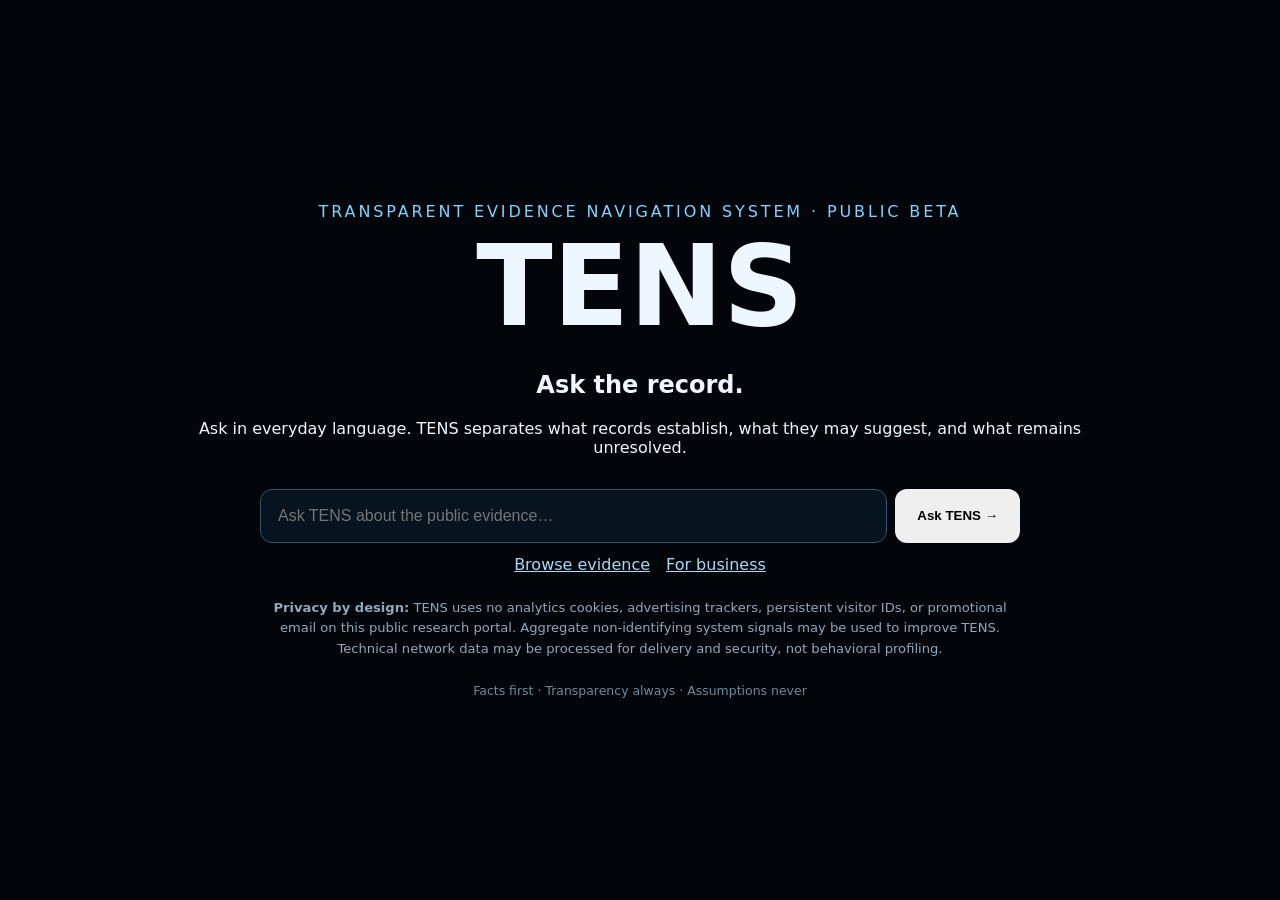
==== index.html @ 1a3413da "Promote tested TENS public beta homepage" ====
<!doctype html>
<html lang="en"><head><meta charset="utf-8"><meta name="viewport" content="width=device-width,initial-scale=1,viewport-fit=cover"><meta name="theme-color" content="#02060b"><meta name="description" content="Ask TENS in everyday language and trace answers back to public evidence."><title>Ask TENS — Transparent Evidence Navigation System</title><style>body{margin:0;min-height:100vh;background:#02060b;color:#eef7ff;font-family:system-ui,-apple-system,"Segoe UI",sans-serif;display:grid;place-items:center}.wrap{width:min(900px,calc(100% - 32px));text-align:center}h1{font-size:clamp(3rem,10vw,7rem);margin:0}.tag{color:#82d2ff;text-transform:uppercase;letter-spacing:.18em}.search{display:flex;gap:8px;margin:32px auto 12px;max-width:760px}input{flex:1;padding:17px;border:1px solid #31536a;border-radius:12px;background:#07131e;color:white;font-size:1rem}button{padding:0 22px;border:0;border-radius:12px;font-weight:800}.links a{color:#a9d9f3;margin:0 8px}.privacy-promise{margin:24px auto;max-width:760px;color:#91a8bb;line-height:1.55;font-size:.82rem}.principles{color:#6f899d;font-size:.78rem}</style><link rel="stylesheet" href="tens-share.css"></head><body><main class="wrap"><div class="tag">Transparent Evidence Navigation System · Public beta</div><h1>TENS</h1><h2>Ask the record.</h2><p>Ask in everyday language. TENS separates what records establish, what they may suggest, and what remains unresolved.</p><form class="search" id="search"><input id="q" maxlength="1200" placeholder="Ask TENS about the public evidence…"><button>Ask TENS →</button></form><div class="links"><a href="browse.html">Browse evidence</a><a href="business.html">For business</a></div><div class="privacy-promise"><strong>Privacy by design:</strong> TENS uses no analytics cookies, advertising trackers, persistent visitor IDs, or promotional email on this public research portal. Aggregate non-identifying system signals may be used to improve TENS. Technical network data may be processed for delivery and security, not behavioral profiling.</div><div class="principles">Facts first · Transparency always · Assumptions never</div></main><script>document.getElementById('search').addEventListener('submit',e=>{e.preventDefault();const q=document.getElementById('q').value.trim();if(q)location.href='results.html?q='+encodeURIComponent(q)})</script></body></html>
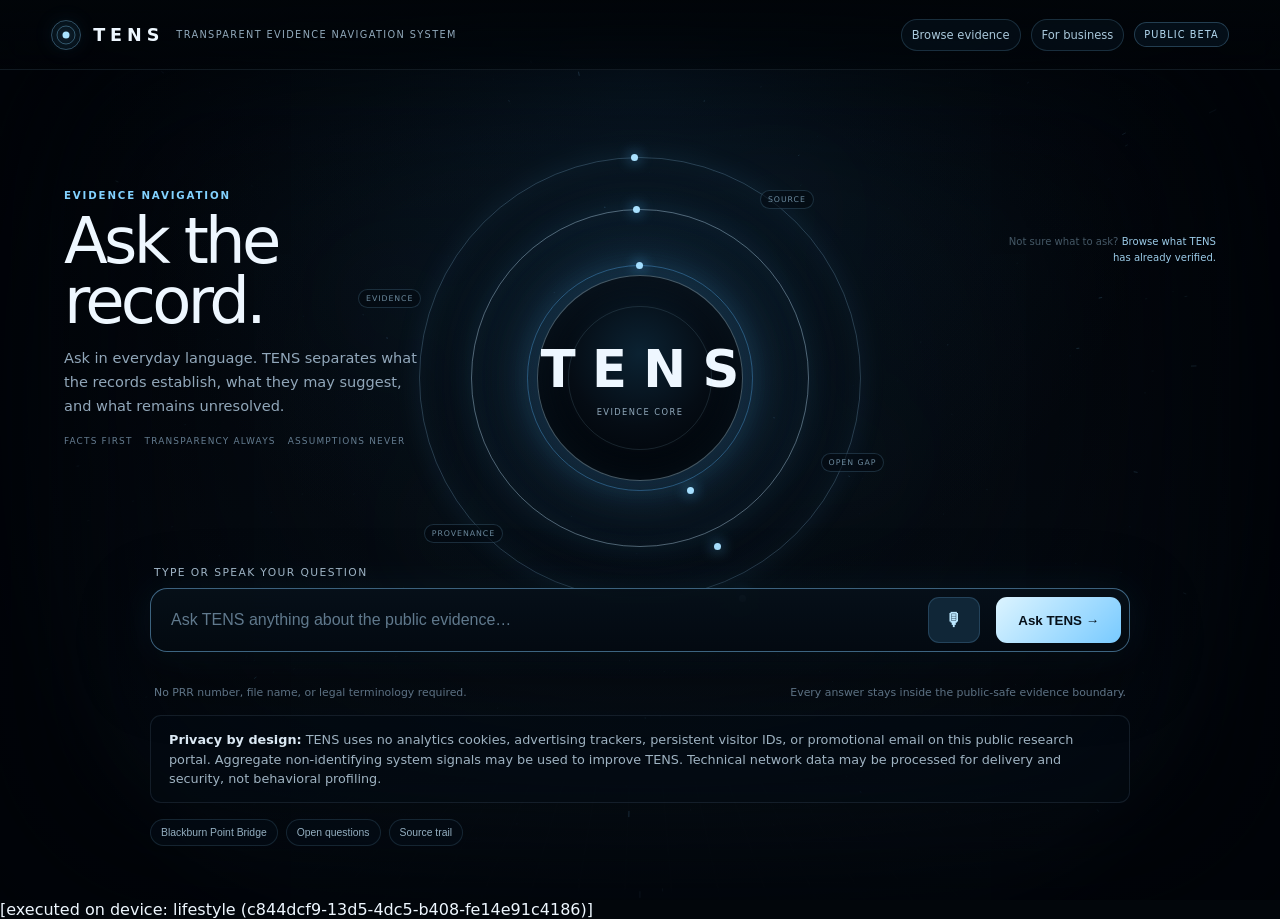
==== commit c5b89cde: "Publish recovered TENS portal homepage" ====
--- a/index.html
+++ b/index.html
@@ -1,2 +1,52 @@
 <!doctype html>
-<html lang="en"><head><meta charset="utf-8"><meta name="viewport" content="width=device-width,initial-scale=1,viewport-fit=cover"><meta name="theme-color" content="#02060b"><meta name="description" content="Ask TENS in everyday language and trace answers back to public evidence."><title>Ask TENS — Transparent Evidence Navigation System</title><style>body{margin:0;min-height:100vh;background:#02060b;color:#eef7ff;font-family:system-ui,-apple-system,"Segoe UI",sans-serif;display:grid;place-items:center}.wrap{width:min(900px,calc(100% - 32px));text-align:center}h1{font-size:clamp(3rem,10vw,7rem);margin:0}.tag{color:#82d2ff;text-transform:uppercase;letter-spacing:.18em}.search{display:flex;gap:8px;margin:32px auto 12px;max-width:760px}input{flex:1;padding:17px;border:1px solid #31536a;border-radius:12px;background:#07131e;color:white;font-size:1rem}button{padding:0 22px;border:0;border-radius:12px;font-weight:800}.links a{color:#a9d9f3;margin:0 8px}.privacy-promise{margin:24px auto;max-width:760px;color:#91a8bb;line-height:1.55;font-size:.82rem}.principles{color:#6f899d;font-size:.78rem}</style><link rel="stylesheet" href="tens-share.css"></head><body><main class="wrap"><div class="tag">Transparent Evidence Navigation System · Public beta</div><h1>TENS</h1><h2>Ask the record.</h2><p>Ask in everyday language. TENS separates what records establish, what they may suggest, and what remains unresolved.</p><form class="search" id="search"><input id="q" maxlength="1200" placeholder="Ask TENS about the public evidence…"><button>Ask TENS →</button></form><div class="links"><a href="browse.html">Browse evidence</a><a href="business.html">For business</a></div><div class="privacy-promise"><strong>Privacy by design:</strong> TENS uses no analytics cookies, advertising trackers, persistent visitor IDs, or promotional email on this public research portal. Aggregate non-identifying system signals may be used to improve TENS. Technical network data may be processed for delivery and security, not behavioral profiling.</div><div class="principles">Facts first · Transparency always · Assumptions never</div></main><script>document.getElementById('search').addEventListener('submit',e=>{e.preventDefault();const q=document.getElementById('q').value.trim();if(q)location.href='results.html?q='+encodeURIComponent(q)})</script></body></html>+<html lang="en">
+<head>
+<meta charset="utf-8">
+<meta name="viewport" content="width=device-width,initial-scale=1,viewport-fit=cover">
+<meta name="theme-color" content="#02060b">
+<meta name="description" content="Ask TENS in everyday language and trace answers back to public evidence.">
+<title>Ask TENS — Transparent Evidence Navigation System</title>
+<style>
+:root{color-scheme:dark;--bg:#02060b;--panel:#07131e;--cyan:#82d2ff;--text:#eef7ff;--muted:#90a8bb;--line:rgba(126,202,252,.25)}*{box-sizing:border-box}html,body{margin:0;min-height:100%;background:var(--bg);color:var(--text);font-family:Inter,ui-sans-serif,system-ui,-apple-system,BlinkMacSystemFont,"Segoe UI",sans-serif;-webkit-font-smoothing:antialiased}body{overflow-x:hidden}.app{min-height:100svh;background:radial-gradient(circle at 50% 8%,rgba(38,106,154,.18),transparent 34rem),linear-gradient(180deg,#02060b 0%,#050b12 58%,#08111a 100%)}header{position:absolute;z-index:30;top:0;left:0;right:0;min-height:70px;padding:14px clamp(16px,4vw,56px);display:flex;align-items:center;justify-content:space-between;gap:20px;border-bottom:1px solid rgba(147,196,235,.11);background:linear-gradient(180deg,rgba(1,5,9,.95),rgba(1,5,9,.48));backdrop-filter:blur(16px)}.brand{display:flex;align-items:center;gap:12px;text-decoration:none;color:inherit;min-width:0}.brandmark{position:relative;width:30px;height:30px;flex:0 0 auto;border:1px solid rgba(132,209,255,.36);border-radius:50%;box-shadow:inset 0 0 15px rgba(83,186,250,.12),0 0 22px rgba(83,186,250,.08)}.brandmark:before,.brandmark:after{content:"";position:absolute;border-radius:50%;left:50%;top:50%;transform:translate(-50%,-50%)}.brandmark:before{width:17px;height:17px;border:1px solid rgba(131,211,255,.35)}.brandmark:after{width:7px;height:7px;background:#a8e2ff;box-shadow:0 0 14px #65c5ff}.brand strong{font-size:1.1rem;letter-spacing:.28em}.brand span{font-size:.61rem;text-transform:uppercase;letter-spacing:.14em;color:#91a9bb}.toplinks{display:flex;align-items:center;gap:10px}.toplinks a{color:#a9c7da;text-decoration:none;font-size:.72rem;padding:8px 10px;border-radius:999px;border:1px solid rgba(129,203,249,.18);background:rgba(7,21,33,.5)}.pill{padding:6px 9px;border:1px solid rgba(129,203,249,.25);border-radius:999px;background:rgba(7,21,33,.7);color:#b7ddf5;font-size:.61rem;letter-spacing:.11em;text-transform:uppercase}.stage{position:relative;min-height:100svh;overflow:hidden;padding:96px 22px 54px;display:flex;align-items:center;justify-content:center;isolation:isolate}.stage:before{content:"";position:absolute;inset:0;background:radial-gradient(circle at 50% 43%,transparent 0 9rem,rgba(1,5,10,.08) 18rem,rgba(1,4,8,.48) 38rem,rgba(1,4,8,.95) 84%);z-index:2;pointer-events:none}.stage:after{content:"";position:absolute;inset:0;box-shadow:inset 0 0 170px 50px #010409;z-index:3;pointer-events:none}canvas{position:absolute;inset:0;width:100%;height:100%;z-index:1}.grid{position:absolute;z-index:0;inset:0;opacity:.16;background-image:linear-gradient(rgba(97,162,204,.08) 1px,transparent 1px),linear-gradient(90deg,rgba(97,162,204,.08) 1px,transparent 1px);background-size:48px 48px;mask-image:radial-gradient(circle at 50% 45%,#000 0,transparent 68%);transform:perspective(600px) rotateX(58deg) translateY(48%);transform-origin:center bottom}.portal{position:absolute;z-index:4;left:50%;top:42%;width:min(38vw,470px);aspect-ratio:1;transform:translate(-50%,-50%);display:grid;place-items:center;filter:drop-shadow(0 0 48px rgba(93,191,255,.2))}.ring{position:absolute;border-radius:50%;inset:0;border:1px solid rgba(151,213,255,.24);box-shadow:0 0 28px rgba(92,184,255,.09),inset 0 0 32px rgba(92,184,255,.06)}.ring:before,.ring:after{content:"";position:absolute;width:7px;height:7px;border-radius:50%;background:#a9e1ff;box-shadow:0 0 14px #58baff}.ring:before{top:-4px;left:48%}.ring:after{bottom:-4px;right:26%}.r1{inset:3%;animation:spin 30s linear infinite}.r2{inset:14%;border-color:rgba(189,229,255,.4);animation:reverse 21s linear infinite}.r3{inset:26%;border-color:rgba(92,184,255,.36);animation:pulse 5.4s ease-in-out infinite}.r4{inset:34%;border-style:dashed;border-color:rgba(142,210,250,.22);animation:spin 13s linear infinite}.core{position:relative;width:44%;aspect-ratio:1;border-radius:50%;display:flex;flex-direction:column;align-items:center;justify-content:center;gap:8px;background:radial-gradient(circle at 50% 38%,#0b2232 0,#050c14 45%,#01050a 73%);border:1px solid rgba(186,229,255,.36);box-shadow:0 0 65px rgba(78,178,244,.14),inset 0 0 34px rgba(99,196,255,.07)}.core:after{content:"";position:absolute;inset:15%;border-radius:50%;border:1px solid rgba(171,224,255,.12)}.core strong{font-size:clamp(1.45rem,4vw,3.2rem);letter-spacing:.32em;margin-left:.32em;font-weight:610}.core span{text-transform:uppercase;letter-spacing:.17em;font-size:.52rem;color:#91a9bb}.label{position:absolute;padding:4px 7px;border:1px solid rgba(132,202,246,.18);border-radius:999px;background:rgba(4,12,18,.58);font-size:.49rem;text-transform:uppercase;letter-spacing:.12em;color:rgba(169,213,240,.62);white-space:nowrap}.l1{top:10%;right:13%}.l2{bottom:15%;left:4%}.l3{top:31%;left:-10%}.l4{bottom:30%;right:-2%}.intro{position:absolute;z-index:6;left:clamp(24px,5vw,76px);top:21%;max-width:360px}.eyebrow{margin:0 0 10px;color:var(--cyan);text-transform:uppercase;letter-spacing:.18em;font-size:.64rem;font-weight:800}.intro h1{margin:0 0 15px;font-size:clamp(2.35rem,5vw,4.45rem);font-weight:420;letter-spacing:-.058em;line-height:.94}.intro>p:not(.eyebrow){margin:0;color:#91a7ba;line-height:1.64;font-size:.91rem}.principles{display:flex;flex-wrap:wrap;gap:7px 12px;margin-top:18px;color:#647c90;font-size:.56rem;text-transform:uppercase;letter-spacing:.13em}.search{position:absolute;z-index:8;left:50%;bottom:6%;width:min(980px,calc(100% - 44px));transform:translateX(-50%)}.search label{display:block;margin:0 0 9px 4px;font-size:.67rem;letter-spacing:.13em;text-transform:uppercase;color:#adc3d5}.shell{display:grid;grid-template-columns:1fr auto auto;align-items:stretch;border:1px solid rgba(126,201,252,.46);border-radius:17px;background:linear-gradient(180deg,rgba(6,16,25,.94),rgba(3,10,17,.94));box-shadow:0 18px 70px rgba(0,0,0,.47),0 0 42px rgba(64,166,238,.09);backdrop-filter:blur(20px);overflow:hidden}.shell input{width:100%;min-height:62px;padding:18px 20px;border:0;outline:0;background:transparent;color:#eef8ff;font-size:1rem}.shell input::placeholder{color:#60798d}.shell button{margin:8px;border:0;border-radius:11px;font-weight:820;cursor:pointer}.mic{width:52px;padding:0;background:#102637;color:#bce8ff;border:1px solid rgba(126,201,252,.18)!important;font-size:1.12rem;touch-action:manipulation}.mic:disabled{opacity:.45;cursor:not-allowed}.mic.listening{color:#e1fff0;box-shadow:0 0 0 3px rgba(121,215,167,.12),0 0 25px rgba(121,215,167,.18);background:#113425}.submit{padding:0 22px;color:#06101a;background:linear-gradient(135deg,#dcf4ff,#78caff);touch-action:manipulation}.foot{display:flex;justify-content:space-between;gap:20px;margin:9px 4px 0;color:#698196;font-size:.68rem}.voice-status{min-height:19px;margin:6px 4px 0;color:#8db0c5;font-size:.7rem}.examples{display:flex;gap:8px;flex-wrap:wrap;margin-top:8px}.examples button{padding:7px 10px;border:1px solid rgba(129,194,235,.15);border-radius:999px;background:rgba(4,14,22,.64);color:#94afc1;font-size:.65rem;cursor:pointer}.browsehint{position:absolute;z-index:6;right:clamp(22px,5vw,72px);top:26%;max-width:220px;text-align:right;color:rgba(116,145,166,.58);font-size:.63rem;line-height:1.55}.browsehint a{color:#9bcbe8;text-decoration:none}.browsehint a:hover{text-decoration:underline}@keyframes spin{to{transform:rotate(360deg)}}@keyframes reverse{to{transform:rotate(-360deg)}}@keyframes pulse{0%,100%{transform:scale(.96);opacity:.58}50%{transform:scale(1.04);opacity:1}}@media(max-width:980px){.brand span{display:none}.portal{top:42%;width:min(70vw,430px)}.intro{top:96px;left:22px;right:22px;max-width:520px}.intro h1{font-size:2.8rem}.browsehint{display:none}.search{bottom:4.5%}}@media(max-width:650px){header{min-height:62px;padding:12px 15px}.brand strong{font-size:1rem}.pill{display:none}.toplinks a{font-size:.65rem;padding:7px 9px}.intro{top:78px}.intro h1{font-size:2.25rem}.intro>p:not(.eyebrow){font-size:.78rem;line-height:1.5;max-width:325px}.portal{top:43%;width:86vw}.search{width:calc(100% - 22px);bottom:2.2%}.search label{font-size:.55rem}.shell{grid-template-columns:1fr 48px;border-radius:14px}.shell input{min-height:54px;padding:15px}.shell button{height:42px;margin:6px}.submit{grid-column:1/-1;margin:0 7px 7px!important}.foot{display:block;font-size:.6rem;line-height:1.45}.examples{margin-top:5px;gap:5px}.examples button{font-size:.56rem;padding:6px 8px}}@media(max-height:720px) and (max-width:650px){.intro>p:not(.eyebrow),.principles{display:none}.portal{top:38%;width:64vw}.search{bottom:1.5%}}@media(prefers-reduced-motion:reduce){.ring{animation:none!important}}
+</style>
+<link rel="stylesheet" href="tens-share.css">
+</head>
+<body>
+<div class="app">
+<header>
+  <a class="brand" href="index.html" aria-label="Ask TENS home"><div class="brandmark" aria-hidden="true"></div><strong>TENS</strong><span>Transparent Evidence Navigation System</span></a>
+  <div class="toplinks"><a href="browse.html">Browse evidence</a><a href="business.html">For business</a><div class="pill">Public beta</div></div>
+</header>
+<main class="stage">
+<canvas id="stars" aria-hidden="true"></canvas><div class="grid" aria-hidden="true"></div>
+<div class="portal" aria-hidden="true"><div class="ring r1"></div><div class="ring r2"></div><div class="ring r3"></div><div class="ring r4"></div><span class="label l1">Source</span><span class="label l2">Provenance</span><span class="label l3">Evidence</span><span class="label l4">Open gap</span><div class="core"><strong>TENS</strong><span>Evidence core</span></div></div>
+<section class="intro"><p class="eyebrow">Evidence navigation</p><h1>Ask the record.</h1><p>Ask in everyday language. TENS separates what the records establish, what they may suggest, and what remains unresolved.</p><div class="principles"><span>Facts first</span><span>Transparency always</span><span>Assumptions never</span></div></section>
+<div class="browsehint">Not sure what to ask? <a href="browse.html">Browse what TENS has already verified.</a></div>
+<form class="search" id="search"><label for="q">Type or speak your question</label><div class="shell"><input id="q" maxlength="1200" placeholder="Ask TENS anything about the public evidence…" autocomplete="off" enterkeyhint="search"><button id="mic" class="mic" type="button" aria-label="Start voice input" aria-pressed="false" title="Speak your question">🎙</button><button class="submit" type="submit">Ask TENS →</button></div><div id="voiceStatus" class="voice-status" aria-live="polite"></div><div class="foot"><span>No PRR number, file name, or legal terminology required.</span><span>Every answer stays inside the public-safe evidence boundary.</span></div><div class="privacy-promise"><strong>Privacy by design:</strong> TENS uses no analytics cookies, advertising trackers, persistent visitor IDs, or promotional email on this public research portal. Aggregate non-identifying system signals may be used to improve TENS. Technical network data may be processed for delivery and security, not behavioral profiling.</div><div class="examples"><button type="button" data-q="What does the record establish about Blackburn Point Bridge?">Blackburn Point Bridge</button><button type="button" data-q="What remains unresolved about Blackburn Point Bridge?">Open questions</button><button type="button" data-q="Show me the source trail for Blackburn Point Bridge.">Source trail</button></div></form>
+</main>
+</div>
+<script>
+(()=>{
+const c=document.getElementById('stars'),x=c.getContext('2d');let w=0,h=0,d=1;const pts=Array.from({length:220},()=>({x:(Math.random()-.5)*2,y:(Math.random()-.5)*2,z:.05+Math.random()*.95,pz:1}));
+function size(){d=Math.min(devicePixelRatio||1,2);w=c.clientWidth;h=c.clientHeight;c.width=w*d;c.height=h*d;x.setTransform(d,0,0,d,0,0)}function reset(a){a.x=(Math.random()-.5)*2;a.y=(Math.random()-.5)*2;a.z=1;a.pz=1}function draw(){x.clearRect(0,0,w,h);const cx=w*.5,cy=h*.43,f=Math.min(w,h)*.59;for(const a of pts){a.pz=a.z;a.z-=.0036;if(a.z<=.025)reset(a);const sx=cx+a.x/a.z*f,sy=cy+a.y/a.z*f,px=cx+a.x/Math.max(a.pz,.025)*f,py=cy+a.y/Math.max(a.pz,.025)*f;if(sx<-70||sx>w+70||sy<-70||sy>h+70){reset(a);continue}const al=Math.min(.68,.06+(1-a.z)*.6);x.strokeStyle=`rgba(126,205,255,${al})`;x.lineWidth=.68;x.beginPath();x.moveTo(px,py);x.lineTo(sx,sy);x.stroke()}requestAnimationFrame(draw)}addEventListener('resize',size);size();if(!matchMedia('(prefers-reduced-motion: reduce)').matches)draw();
+const form=document.getElementById('search'),q=document.getElementById('q'),mic=document.getElementById('mic'),status=document.getElementById('voiceStatus');
+function go(){const v=q.value.trim();if(v)location.href=`results.html?q=${encodeURIComponent(v)}`;else{status.textContent='Type a question or tap the microphone first.';q.focus()}}
+form.addEventListener('submit',e=>{e.preventDefault();go()});document.querySelectorAll('[data-q]').forEach(b=>b.addEventListener('click',()=>{q.value=b.dataset.q;go()}));
+const SR=window.SpeechRecognition||window.webkitSpeechRecognition;let rec=null,listening=false,finalText='';
+function setListening(on,msg){listening=on;mic.classList.toggle('listening',on);mic.setAttribute('aria-pressed',String(on));mic.setAttribute('aria-label',on?'Stop voice input':'Start voice input');if(msg)status.textContent=msg}
+if(!window.isSecureContext){mic.disabled=true;status.textContent='Voice input needs a secure HTTPS connection. You can still type your question.'}
+else if(!SR){mic.disabled=true;status.textContent='Voice input is not available in this browser. You can still type your question.'}
+else{
+ rec=new SR();rec.lang='en-US';rec.interimResults=true;rec.continuous=false;rec.maxAlternatives=1;
+ rec.onstart=()=>{finalText='';setListening(true,'Listening… speak naturally. Tap the microphone again to stop.')};
+ rec.onresult=e=>{let interim='';for(let i=e.resultIndex;i<e.results.length;i++){const t=e.results[i][0].transcript;if(e.results[i].isFinal)finalText+=(finalText?' ':'')+t.trim();else interim+=t}q.value=(finalText||interim).trim();status.textContent=finalText?'Voice captured. Review the words, then tap Ask TENS.':'Listening…'};
+ rec.onerror=e=>{const m={"not-allowed":'Microphone permission was blocked. Allow microphone access in your browser or type your question.',"audio-capture":'No microphone was detected. You can type your question instead.',"no-speech":'I did not hear speech. Tap the microphone and try again.',"network":'Voice recognition could not reach the speech service. You can type your question instead.'}[e.error]||`Voice input stopped (${e.error}). You can type your question instead.`;setListening(false,m)};
+ rec.onend=()=>{if(listening)setListening(false,finalText?'Voice captured. Review the words, then tap Ask TENS.':'Voice input stopped. Tap the microphone to try again.')};
+ mic.addEventListener('click',()=>{if(listening){rec.stop();return}try{status.textContent='';rec.start()}catch{setListening(false,'Voice input is resetting. Tap the microphone again.')}})
+}
+})();
+</script>
+</body>
+</html>
+
+[executed on device: lifestyle (c844dcf9-13d5-4dc5-b408-fe14e91c4186)]
--- a/tens-share.css
+++ b/tens-share.css
@@ -0,0 +1,5 @@
+.share-panel{max-width:1460px;margin:22px auto 0;padding:22px;border:1px solid rgba(126,205,255,.24);border-radius:15px;background:linear-gradient(180deg,rgba(9,27,39,.78),rgba(5,15,23,.96))}
+.share-panel[hidden],.share-ready[hidden]{display:none}.share-panel h3{margin:0 0 8px}.share-panel p{color:#9fb3c2;line-height:1.55}.share-ack{display:flex;gap:10px;align-items:flex-start;margin:16px 0;color:#b9ccd8}
+.share-actions{display:flex;gap:12px;align-items:center;flex-wrap:wrap}.share-actions button,.share-actions a{padding:10px 15px;border:0;border-radius:9px;font-weight:800;text-decoration:none;cursor:pointer}.share-actions button{background:#d9effc;color:#07101a}.share-actions button:disabled{opacity:.42;cursor:not-allowed}.share-actions a{background:#112a3a;color:#bfe8ff;border:1px solid rgba(126,205,255,.22)}
+.share-ready{margin-top:16px}.share-copy{width:100%;min-height:240px;resize:vertical;padding:14px;border:1px solid rgba(141,180,209,.18);border-radius:10px;background:#050d14;color:#dceaf5;font:inherit;line-height:1.5}
+.share-state{color:#7891a4;font-size:.78rem}.share-confirm{margin-top:13px;padding-top:13px;border-top:1px solid rgba(141,180,209,.12)}.share-confirm p{margin:0 0 8px;font-size:.78rem}.privacy-promise{max-width:1460px;margin:16px auto;padding:14px 18px;border:1px solid rgba(141,180,209,.13);border-radius:11px;background:rgba(4,13,21,.45);color:#9fb3c2;font-size:.8rem;line-height:1.5}.privacy-promise strong{color:#dceaf5}
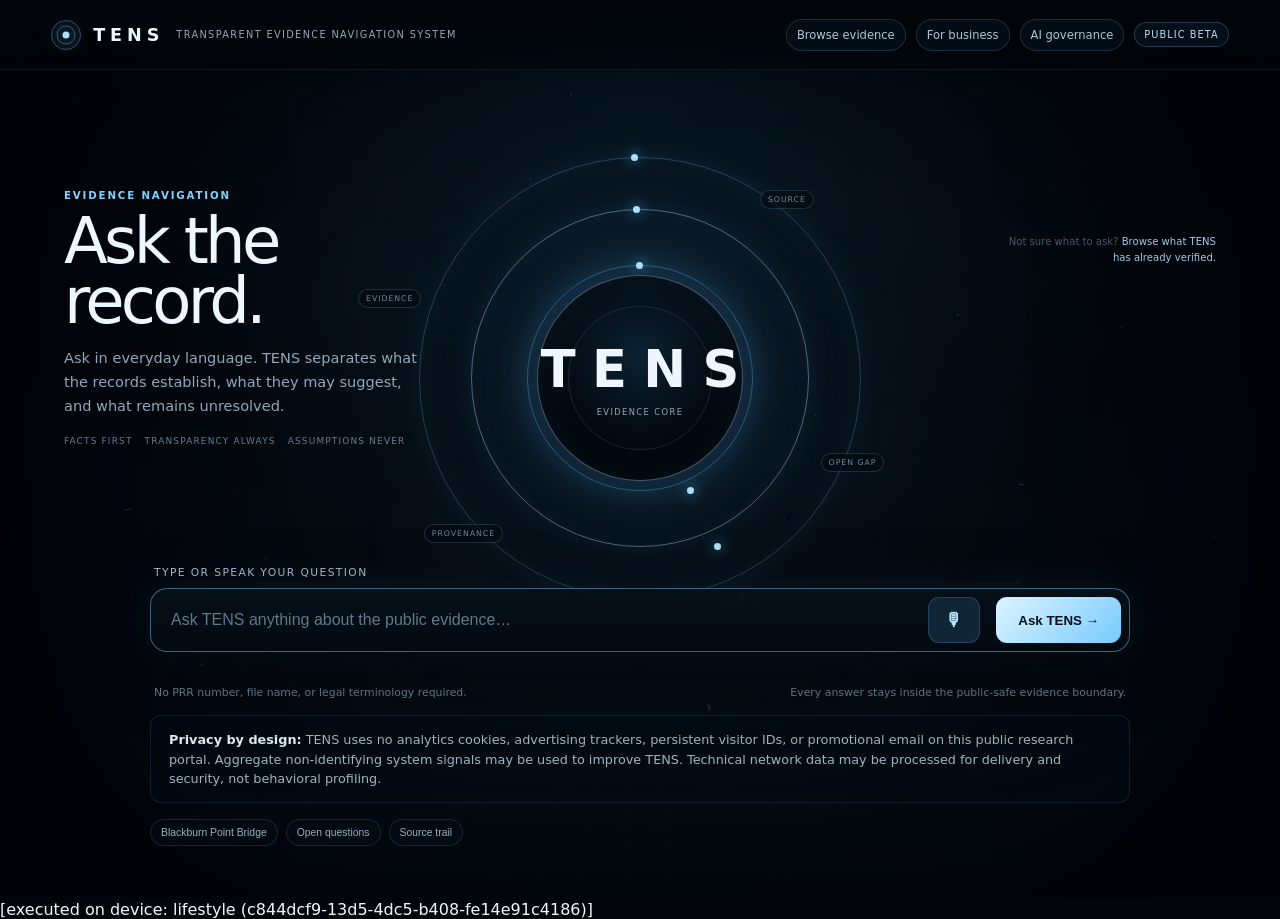
==== commit a7819b80: "Publish Level-1 R203 AskTENS website" ====
--- a/index.html
+++ b/index.html
@@ -15,7 +15,7 @@
 <div class="app">
 <header>
   <a class="brand" href="index.html" aria-label="Ask TENS home"><div class="brandmark" aria-hidden="true"></div><strong>TENS</strong><span>Transparent Evidence Navigation System</span></a>
-  <div class="toplinks"><a href="browse.html">Browse evidence</a><a href="business.html">For business</a><div class="pill">Public beta</div></div>
+  <div class="toplinks"><a href="browse.html">Browse evidence</a><a href="business.html">For business</a><a href="governance.html">AI governance</a><div class="pill">Public beta</div></div>
 </header>
 <main class="stage">
 <canvas id="stars" aria-hidden="true"></canvas><div class="grid" aria-hidden="true"></div>
--- a/tens-share.css
+++ b/tens-share.css
@@ -2,4 +2,4 @@
 .share-panel[hidden],.share-ready[hidden]{display:none}.share-panel h3{margin:0 0 8px}.share-panel p{color:#9fb3c2;line-height:1.55}.share-ack{display:flex;gap:10px;align-items:flex-start;margin:16px 0;color:#b9ccd8}
 .share-actions{display:flex;gap:12px;align-items:center;flex-wrap:wrap}.share-actions button,.share-actions a{padding:10px 15px;border:0;border-radius:9px;font-weight:800;text-decoration:none;cursor:pointer}.share-actions button{background:#d9effc;color:#07101a}.share-actions button:disabled{opacity:.42;cursor:not-allowed}.share-actions a{background:#112a3a;color:#bfe8ff;border:1px solid rgba(126,205,255,.22)}
 .share-ready{margin-top:16px}.share-copy{width:100%;min-height:240px;resize:vertical;padding:14px;border:1px solid rgba(141,180,209,.18);border-radius:10px;background:#050d14;color:#dceaf5;font:inherit;line-height:1.5}
-.share-state{color:#7891a4;font-size:.78rem}.share-confirm{margin-top:13px;padding-top:13px;border-top:1px solid rgba(141,180,209,.12)}.share-confirm p{margin:0 0 8px;font-size:.78rem}.privacy-promise{max-width:1460px;margin:16px auto;padding:14px 18px;border:1px solid rgba(141,180,209,.13);border-radius:11px;background:rgba(4,13,21,.45);color:#9fb3c2;font-size:.8rem;line-height:1.5}.privacy-promise strong{color:#dceaf5}+.share-state{color:#7891a4;font-size:.78rem}.share-confirm{margin-top:13px;padding-top:13px;border-top:1px solid rgba(141,180,209,.12)}.share-confirm p{margin:0 0 8px;font-size:.78rem}.privacy-promise{max-width:1460px;margin:16px auto;padding:14px 18px;border:1px solid rgba(141,180,209,.13);border-radius:11px;background:rgba(4,13,21,.45);color:#9fb3c2;font-size:.8rem;line-height:1.5}.privacy-promise strong{color:#dceaf5}
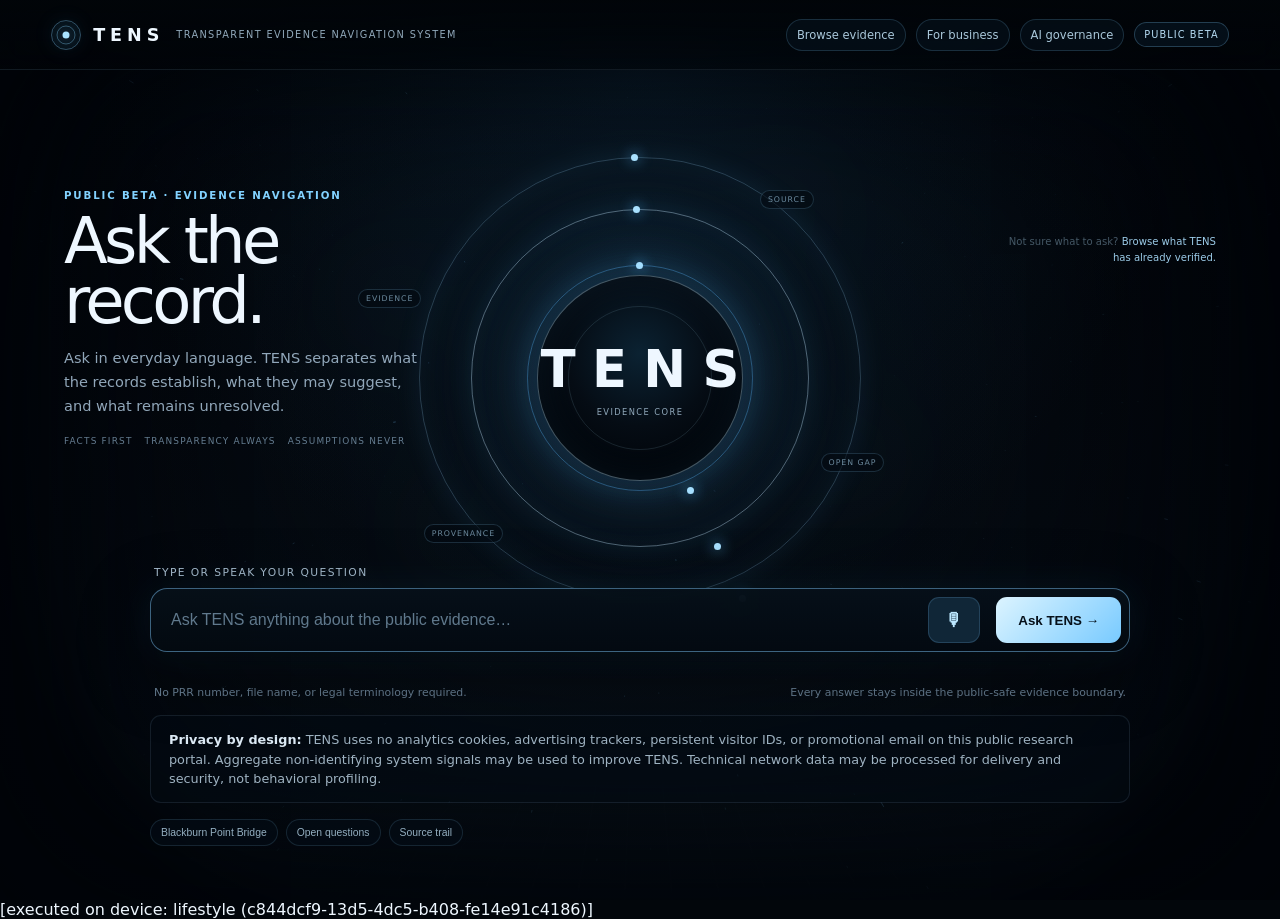
==== commit 320c8905: "Show public beta status on mobile" ====
--- a/index.html
+++ b/index.html
@@ -20,7 +20,7 @@
 <main class="stage">
 <canvas id="stars" aria-hidden="true"></canvas><div class="grid" aria-hidden="true"></div>
 <div class="portal" aria-hidden="true"><div class="ring r1"></div><div class="ring r2"></div><div class="ring r3"></div><div class="ring r4"></div><span class="label l1">Source</span><span class="label l2">Provenance</span><span class="label l3">Evidence</span><span class="label l4">Open gap</span><div class="core"><strong>TENS</strong><span>Evidence core</span></div></div>
-<section class="intro"><p class="eyebrow">Evidence navigation</p><h1>Ask the record.</h1><p>Ask in everyday language. TENS separates what the records establish, what they may suggest, and what remains unresolved.</p><div class="principles"><span>Facts first</span><span>Transparency always</span><span>Assumptions never</span></div></section>
+<section class="intro"><p class="eyebrow">Public beta · Evidence navigation</p><h1>Ask the record.</h1><p>Ask in everyday language. TENS separates what the records establish, what they may suggest, and what remains unresolved.</p><div class="principles"><span>Facts first</span><span>Transparency always</span><span>Assumptions never</span></div></section>
 <div class="browsehint">Not sure what to ask? <a href="browse.html">Browse what TENS has already verified.</a></div>
 <form class="search" id="search"><label for="q">Type or speak your question</label><div class="shell"><input id="q" maxlength="1200" placeholder="Ask TENS anything about the public evidence…" autocomplete="off" enterkeyhint="search"><button id="mic" class="mic" type="button" aria-label="Start voice input" aria-pressed="false" title="Speak your question">🎙</button><button class="submit" type="submit">Ask TENS →</button></div><div id="voiceStatus" class="voice-status" aria-live="polite"></div><div class="foot"><span>No PRR number, file name, or legal terminology required.</span><span>Every answer stays inside the public-safe evidence boundary.</span></div><div class="privacy-promise"><strong>Privacy by design:</strong> TENS uses no analytics cookies, advertising trackers, persistent visitor IDs, or promotional email on this public research portal. Aggregate non-identifying system signals may be used to improve TENS. Technical network data may be processed for delivery and security, not behavioral profiling.</div><div class="examples"><button type="button" data-q="What does the record establish about Blackburn Point Bridge?">Blackburn Point Bridge</button><button type="button" data-q="What remains unresolved about Blackburn Point Bridge?">Open questions</button><button type="button" data-q="Show me the source trail for Blackburn Point Bridge.">Source trail</button></div></form>
 </main>
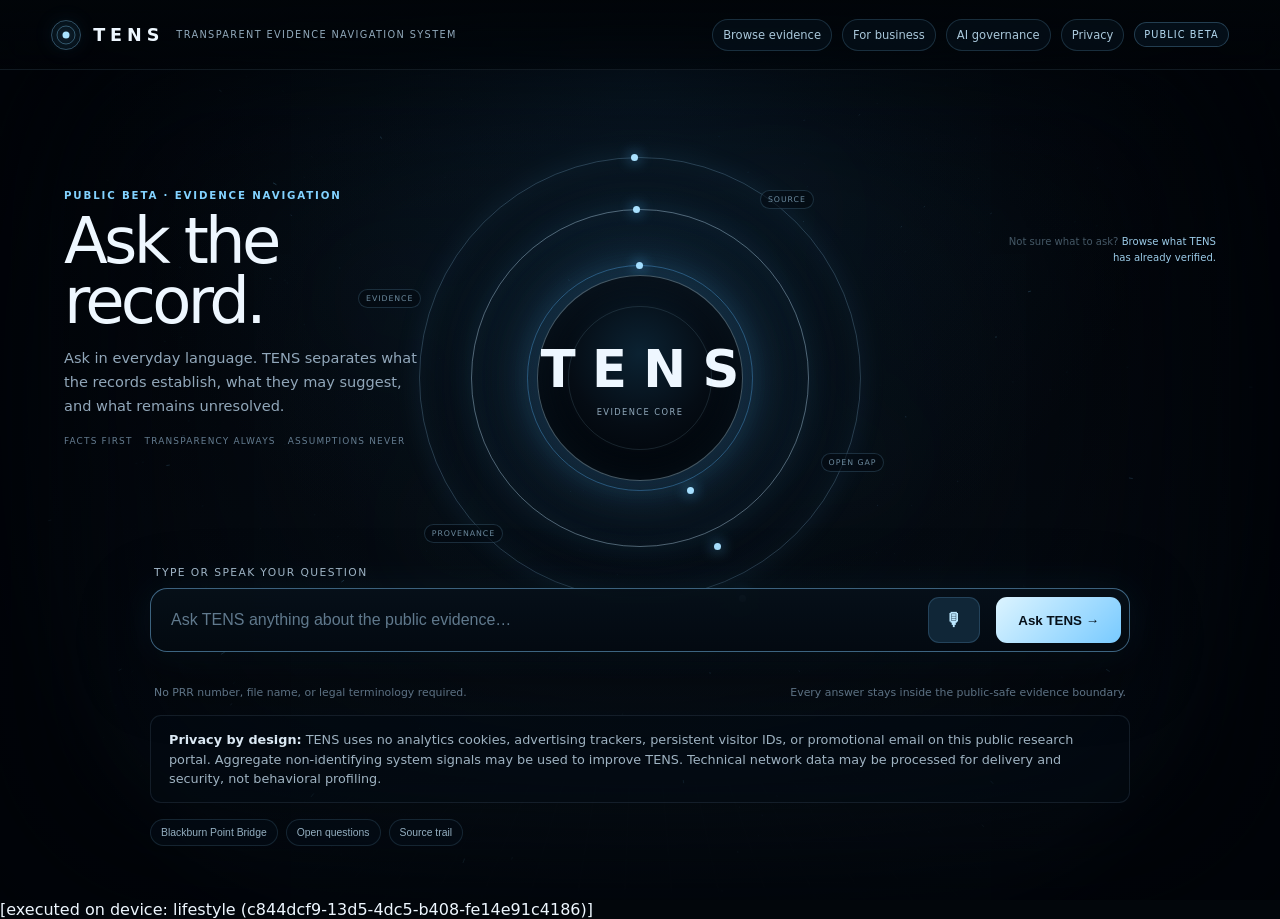
==== commit e7000585: "Add public privacy policy for OAuth production" ====
--- a/index.html
+++ b/index.html
@@ -15,7 +15,7 @@
 <div class="app">
 <header>
   <a class="brand" href="index.html" aria-label="Ask TENS home"><div class="brandmark" aria-hidden="true"></div><strong>TENS</strong><span>Transparent Evidence Navigation System</span></a>
-  <div class="toplinks"><a href="browse.html">Browse evidence</a><a href="business.html">For business</a><a href="governance.html">AI governance</a><div class="pill">Public beta</div></div>
+  <div class="toplinks"><a href="browse.html">Browse evidence</a><a href="business.html">For business</a><a href="governance.html">AI governance</a><a href="privacy.html">Privacy</a><div class="pill">Public beta</div></div>
 </header>
 <main class="stage">
 <canvas id="stars" aria-hidden="true"></canvas><div class="grid" aria-hidden="true"></div>
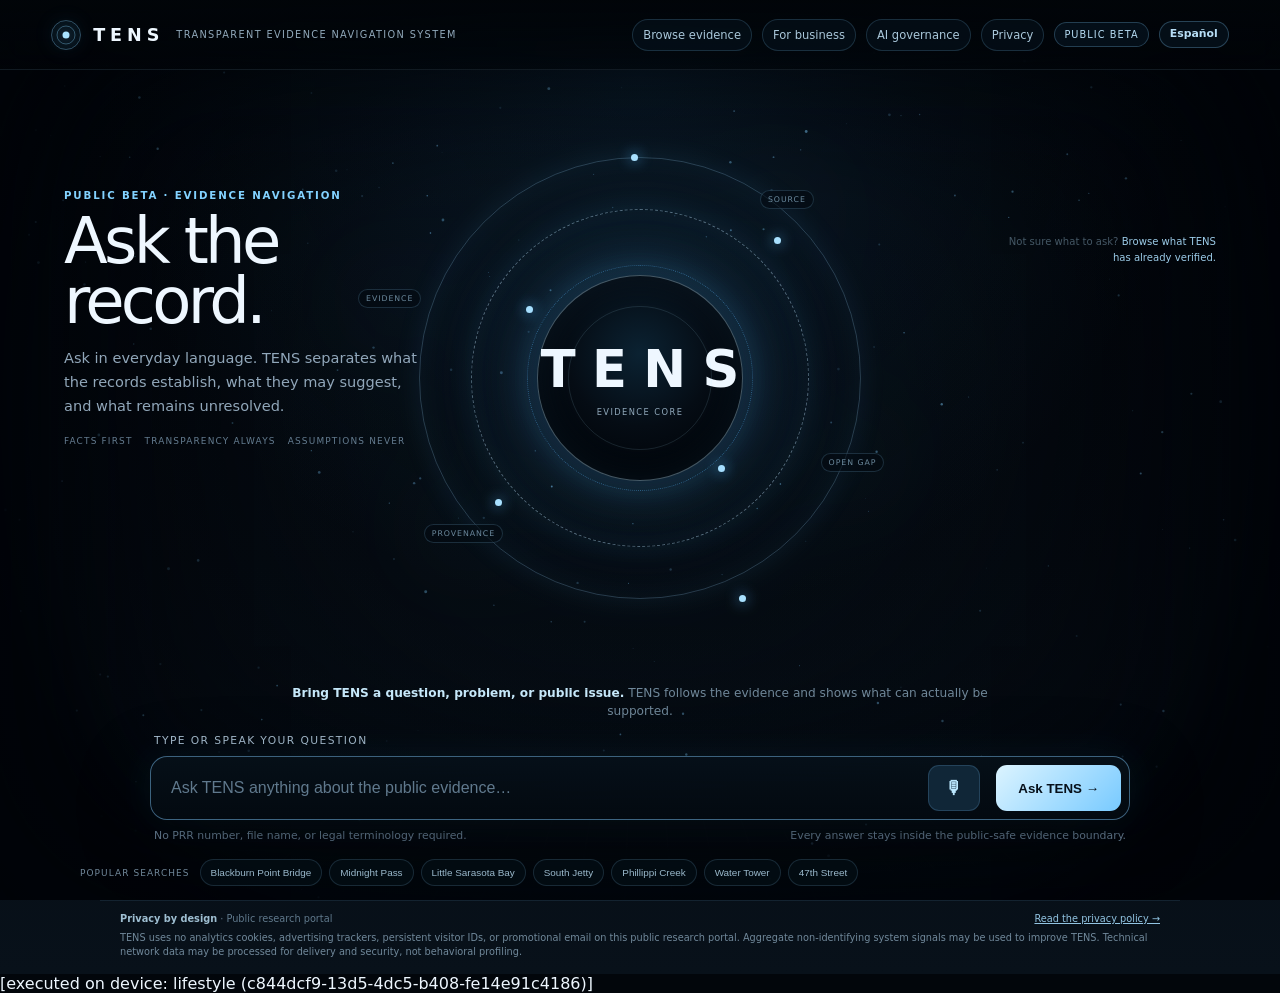
==== commit 9518e064: "Activate R210 public website runtime" ====
--- a/index.html
+++ b/index.html
@@ -7,11 +7,20 @@
 <meta name="description" content="Ask TENS in everyday language and trace answers back to public evidence.">
 <title>Ask TENS — Transparent Evidence Navigation System</title>
 <style>
-:root{color-scheme:dark;--bg:#02060b;--panel:#07131e;--cyan:#82d2ff;--text:#eef7ff;--muted:#90a8bb;--line:rgba(126,202,252,.25)}*{box-sizing:border-box}html,body{margin:0;min-height:100%;background:var(--bg);color:var(--text);font-family:Inter,ui-sans-serif,system-ui,-apple-system,BlinkMacSystemFont,"Segoe UI",sans-serif;-webkit-font-smoothing:antialiased}body{overflow-x:hidden}.app{min-height:100svh;background:radial-gradient(circle at 50% 8%,rgba(38,106,154,.18),transparent 34rem),linear-gradient(180deg,#02060b 0%,#050b12 58%,#08111a 100%)}header{position:absolute;z-index:30;top:0;left:0;right:0;min-height:70px;padding:14px clamp(16px,4vw,56px);display:flex;align-items:center;justify-content:space-between;gap:20px;border-bottom:1px solid rgba(147,196,235,.11);background:linear-gradient(180deg,rgba(1,5,9,.95),rgba(1,5,9,.48));backdrop-filter:blur(16px)}.brand{display:flex;align-items:center;gap:12px;text-decoration:none;color:inherit;min-width:0}.brandmark{position:relative;width:30px;height:30px;flex:0 0 auto;border:1px solid rgba(132,209,255,.36);border-radius:50%;box-shadow:inset 0 0 15px rgba(83,186,250,.12),0 0 22px rgba(83,186,250,.08)}.brandmark:before,.brandmark:after{content:"";position:absolute;border-radius:50%;left:50%;top:50%;transform:translate(-50%,-50%)}.brandmark:before{width:17px;height:17px;border:1px solid rgba(131,211,255,.35)}.brandmark:after{width:7px;height:7px;background:#a8e2ff;box-shadow:0 0 14px #65c5ff}.brand strong{font-size:1.1rem;letter-spacing:.28em}.brand span{font-size:.61rem;text-transform:uppercase;letter-spacing:.14em;color:#91a9bb}.toplinks{display:flex;align-items:center;gap:10px}.toplinks a{color:#a9c7da;text-decoration:none;font-size:.72rem;padding:8px 10px;border-radius:999px;border:1px solid rgba(129,203,249,.18);background:rgba(7,21,33,.5)}.pill{padding:6px 9px;border:1px solid rgba(129,203,249,.25);border-radius:999px;background:rgba(7,21,33,.7);color:#b7ddf5;font-size:.61rem;letter-spacing:.11em;text-transform:uppercase}.stage{position:relative;min-height:100svh;overflow:hidden;padding:96px 22px 54px;display:flex;align-items:center;justify-content:center;isolation:isolate}.stage:before{content:"";position:absolute;inset:0;background:radial-gradient(circle at 50% 43%,transparent 0 9rem,rgba(1,5,10,.08) 18rem,rgba(1,4,8,.48) 38rem,rgba(1,4,8,.95) 84%);z-index:2;pointer-events:none}.stage:after{content:"";position:absolute;inset:0;box-shadow:inset 0 0 170px 50px #010409;z-index:3;pointer-events:none}canvas{position:absolute;inset:0;width:100%;height:100%;z-index:1}.grid{position:absolute;z-index:0;inset:0;opacity:.16;background-image:linear-gradient(rgba(97,162,204,.08) 1px,transparent 1px),linear-gradient(90deg,rgba(97,162,204,.08) 1px,transparent 1px);background-size:48px 48px;mask-image:radial-gradient(circle at 50% 45%,#000 0,transparent 68%);transform:perspective(600px) rotateX(58deg) translateY(48%);transform-origin:center bottom}.portal{position:absolute;z-index:4;left:50%;top:42%;width:min(38vw,470px);aspect-ratio:1;transform:translate(-50%,-50%);display:grid;place-items:center;filter:drop-shadow(0 0 48px rgba(93,191,255,.2))}.ring{position:absolute;border-radius:50%;inset:0;border:1px solid rgba(151,213,255,.24);box-shadow:0 0 28px rgba(92,184,255,.09),inset 0 0 32px rgba(92,184,255,.06)}.ring:before,.ring:after{content:"";position:absolute;width:7px;height:7px;border-radius:50%;background:#a9e1ff;box-shadow:0 0 14px #58baff}.ring:before{top:-4px;left:48%}.ring:after{bottom:-4px;right:26%}.r1{inset:3%;animation:spin 30s linear infinite}.r2{inset:14%;border-color:rgba(189,229,255,.4);animation:reverse 21s linear infinite}.r3{inset:26%;border-color:rgba(92,184,255,.36);animation:pulse 5.4s ease-in-out infinite}.r4{inset:34%;border-style:dashed;border-color:rgba(142,210,250,.22);animation:spin 13s linear infinite}.core{position:relative;width:44%;aspect-ratio:1;border-radius:50%;display:flex;flex-direction:column;align-items:center;justify-content:center;gap:8px;background:radial-gradient(circle at 50% 38%,#0b2232 0,#050c14 45%,#01050a 73%);border:1px solid rgba(186,229,255,.36);box-shadow:0 0 65px rgba(78,178,244,.14),inset 0 0 34px rgba(99,196,255,.07)}.core:after{content:"";position:absolute;inset:15%;border-radius:50%;border:1px solid rgba(171,224,255,.12)}.core strong{font-size:clamp(1.45rem,4vw,3.2rem);letter-spacing:.32em;margin-left:.32em;font-weight:610}.core span{text-transform:uppercase;letter-spacing:.17em;font-size:.52rem;color:#91a9bb}.label{position:absolute;padding:4px 7px;border:1px solid rgba(132,202,246,.18);border-radius:999px;background:rgba(4,12,18,.58);font-size:.49rem;text-transform:uppercase;letter-spacing:.12em;color:rgba(169,213,240,.62);white-space:nowrap}.l1{top:10%;right:13%}.l2{bottom:15%;left:4%}.l3{top:31%;left:-10%}.l4{bottom:30%;right:-2%}.intro{position:absolute;z-index:6;left:clamp(24px,5vw,76px);top:21%;max-width:360px}.eyebrow{margin:0 0 10px;color:var(--cyan);text-transform:uppercase;letter-spacing:.18em;font-size:.64rem;font-weight:800}.intro h1{margin:0 0 15px;font-size:clamp(2.35rem,5vw,4.45rem);font-weight:420;letter-spacing:-.058em;line-height:.94}.intro>p:not(.eyebrow){margin:0;color:#91a7ba;line-height:1.64;font-size:.91rem}.principles{display:flex;flex-wrap:wrap;gap:7px 12px;margin-top:18px;color:#647c90;font-size:.56rem;text-transform:uppercase;letter-spacing:.13em}.search{position:absolute;z-index:8;left:50%;bottom:6%;width:min(980px,calc(100% - 44px));transform:translateX(-50%)}.search label{display:block;margin:0 0 9px 4px;font-size:.67rem;letter-spacing:.13em;text-transform:uppercase;color:#adc3d5}.shell{display:grid;grid-template-columns:1fr auto auto;align-items:stretch;border:1px solid rgba(126,201,252,.46);border-radius:17px;background:linear-gradient(180deg,rgba(6,16,25,.94),rgba(3,10,17,.94));box-shadow:0 18px 70px rgba(0,0,0,.47),0 0 42px rgba(64,166,238,.09);backdrop-filter:blur(20px);overflow:hidden}.shell input{width:100%;min-height:62px;padding:18px 20px;border:0;outline:0;background:transparent;color:#eef8ff;font-size:1rem}.shell input::placeholder{color:#60798d}.shell button{margin:8px;border:0;border-radius:11px;font-weight:820;cursor:pointer}.mic{width:52px;padding:0;background:#102637;color:#bce8ff;border:1px solid rgba(126,201,252,.18)!important;font-size:1.12rem;touch-action:manipulation}.mic:disabled{opacity:.45;cursor:not-allowed}.mic.listening{color:#e1fff0;box-shadow:0 0 0 3px rgba(121,215,167,.12),0 0 25px rgba(121,215,167,.18);background:#113425}.submit{padding:0 22px;color:#06101a;background:linear-gradient(135deg,#dcf4ff,#78caff);touch-action:manipulation}.foot{display:flex;justify-content:space-between;gap:20px;margin:9px 4px 0;color:#698196;font-size:.68rem}.voice-status{min-height:19px;margin:6px 4px 0;color:#8db0c5;font-size:.7rem}.examples{display:flex;gap:8px;flex-wrap:wrap;margin-top:8px}.examples button{padding:7px 10px;border:1px solid rgba(129,194,235,.15);border-radius:999px;background:rgba(4,14,22,.64);color:#94afc1;font-size:.65rem;cursor:pointer}.browsehint{position:absolute;z-index:6;right:clamp(22px,5vw,72px);top:26%;max-width:220px;text-align:right;color:rgba(116,145,166,.58);font-size:.63rem;line-height:1.55}.browsehint a{color:#9bcbe8;text-decoration:none}.browsehint a:hover{text-decoration:underline}@keyframes spin{to{transform:rotate(360deg)}}@keyframes reverse{to{transform:rotate(-360deg)}}@keyframes pulse{0%,100%{transform:scale(.96);opacity:.58}50%{transform:scale(1.04);opacity:1}}@media(max-width:980px){.brand span{display:none}.portal{top:42%;width:min(70vw,430px)}.intro{top:96px;left:22px;right:22px;max-width:520px}.intro h1{font-size:2.8rem}.browsehint{display:none}.search{bottom:4.5%}}@media(max-width:650px){header{min-height:62px;padding:12px 15px}.brand strong{font-size:1rem}.pill{display:none}.toplinks a{font-size:.65rem;padding:7px 9px}.intro{top:78px}.intro h1{font-size:2.25rem}.intro>p:not(.eyebrow){font-size:.78rem;line-height:1.5;max-width:325px}.portal{top:43%;width:86vw}.search{width:calc(100% - 22px);bottom:2.2%}.search label{font-size:.55rem}.shell{grid-template-columns:1fr 48px;border-radius:14px}.shell input{min-height:54px;padding:15px}.shell button{height:42px;margin:6px}.submit{grid-column:1/-1;margin:0 7px 7px!important}.foot{display:block;font-size:.6rem;line-height:1.45}.examples{margin-top:5px;gap:5px}.examples button{font-size:.56rem;padding:6px 8px}}@media(max-height:720px) and (max-width:650px){.intro>p:not(.eyebrow),.principles{display:none}.portal{top:38%;width:64vw}.search{bottom:1.5%}}@media(prefers-reduced-motion:reduce){.ring{animation:none!important}}
+:root{color-scheme:dark;--bg:#02060b;--panel:#07131e;--cyan:#82d2ff;--text:#eef7ff;--muted:#90a8bb;--line:rgba(126,202,252,.25)}*{box-sizing:border-box}html,body{margin:0;min-height:100%;background:var(--bg);color:var(--text);font-family:Inter,ui-sans-serif,system-ui,-apple-system,BlinkMacSystemFont,"Segoe UI",sans-serif;-webkit-font-smoothing:antialiased}body{overflow-x:hidden}.app{min-height:100svh;background:radial-gradient(circle at 50% 8%,rgba(38,106,154,.18),transparent 34rem),linear-gradient(180deg,#02060b 0%,#050b12 58%,#08111a 100%)}header{position:absolute;z-index:30;top:0;left:0;right:0;min-height:70px;padding:14px clamp(16px,4vw,56px);display:flex;align-items:center;justify-content:space-between;gap:20px;border-bottom:1px solid rgba(147,196,235,.11);background:linear-gradient(180deg,rgba(1,5,9,.95),rgba(1,5,9,.48));backdrop-filter:blur(16px)}.brand{display:flex;align-items:center;gap:12px;text-decoration:none;color:inherit;min-width:0}.brandmark{position:relative;width:30px;height:30px;flex:0 0 auto;border:1px solid rgba(132,209,255,.36);border-radius:50%;box-shadow:inset 0 0 15px rgba(83,186,250,.12),0 0 22px rgba(83,186,250,.08)}.brandmark:before,.brandmark:after{content:"";position:absolute;border-radius:50%;left:50%;top:50%;transform:translate(-50%,-50%)}.brandmark:before{width:17px;height:17px;border:1px solid rgba(131,211,255,.35)}.brandmark:after{width:7px;height:7px;background:#a8e2ff;box-shadow:0 0 14px #65c5ff}.brand strong{font-size:1.1rem;letter-spacing:.28em}.brand span{font-size:.61rem;text-transform:uppercase;letter-spacing:.14em;color:#91a9bb}.toplinks{display:flex;align-items:center;gap:10px}.toplinks a{color:#a9c7da;text-decoration:none;font-size:.72rem;padding:8px 10px;border-radius:999px;border:1px solid rgba(129,203,249,.18);background:rgba(7,21,33,.5)}.pill{padding:6px 9px;border:1px solid rgba(129,203,249,.25);border-radius:999px;background:rgba(7,21,33,.7);color:#b7ddf5;font-size:.61rem;letter-spacing:.11em;text-transform:uppercase}.stage{position:relative;min-height:100svh;overflow:hidden;padding:96px 22px 54px;display:flex;align-items:center;justify-content:center;isolation:isolate}.stage:before{content:"";position:absolute;inset:0;background:radial-gradient(circle at 50% 43%,transparent 0 9rem,rgba(1,5,10,.08) 18rem,rgba(1,4,8,.48) 38rem,rgba(1,4,8,.95) 84%);z-index:2;pointer-events:none}.stage:after{content:"";position:absolute;inset:0;box-shadow:inset 0 0 170px 50px #010409;z-index:3;pointer-events:none}canvas{position:absolute;inset:0;width:100%;height:100%;z-index:1}.grid{position:absolute;z-index:0;inset:0;opacity:.16;background-image:linear-gradient(rgba(97,162,204,.08) 1px,transparent 1px),linear-gradient(90deg,rgba(97,162,204,.08) 1px,transparent 1px);background-size:48px 48px;mask-image:radial-gradient(circle at 50% 45%,#000 0,transparent 68%);transform:perspective(600px) rotateX(58deg) translateY(48%);transform-origin:center bottom}.portal{position:absolute;z-index:4;left:50%;top:42%;width:min(38vw,470px);aspect-ratio:1;transform:translate(-50%,-50%);display:grid;place-items:center;filter:drop-shadow(0 0 48px rgba(93,191,255,.2))}.ring{position:absolute;border-radius:50%;inset:0;border:1px solid rgba(151,213,255,.24);box-shadow:0 0 28px rgba(92,184,255,.09),inset 0 0 32px rgba(92,184,255,.06)}.ring:before,.ring:after{content:"";position:absolute;width:7px;height:7px;border-radius:50%;background:#a9e1ff;box-shadow:0 0 14px #58baff}.ring:before{top:-4px;left:48%}.ring:after{bottom:-4px;right:26%}.r1{inset:3%;animation:spin 30s linear infinite}.r2{inset:14%;border-style:dashed;border-color:rgba(189,229,255,.42);animation:spinReverse 18s linear infinite}.r3{inset:26%;border-style:dotted;border-color:rgba(92,184,255,.42);animation:spin 12s linear infinite}.r4{inset:34%;border-style:dashed;border-color:rgba(142,210,250,.28);animation:spinReverse 8s linear infinite}.r2:before{top:8%;left:auto;right:8%}.r2:after{bottom:12%;right:auto;left:7%}.r3:before{top:18%;left:-2px}.r3:after{bottom:8%;right:12%}.r4:before{top:-3px;left:24%}.r4:after{bottom:18%;right:-3px}.core{position:relative;width:44%;aspect-ratio:1;border-radius:50%;display:flex;flex-direction:column;align-items:center;justify-content:center;gap:8px;background:radial-gradient(circle at 50% 38%,#0b2232 0,#050c14 45%,#01050a 73%);border:1px solid rgba(186,229,255,.36);box-shadow:0 0 65px rgba(78,178,244,.14),inset 0 0 34px rgba(99,196,255,.07)}.core:after{content:"";position:absolute;inset:15%;border-radius:50%;border:1px solid rgba(171,224,255,.12)}.core strong{font-size:clamp(1.45rem,4vw,3.2rem);letter-spacing:.32em;margin-left:.32em;font-weight:610}.core span{text-transform:uppercase;letter-spacing:.17em;font-size:.52rem;color:#91a9bb}.label{position:absolute;padding:4px 7px;border:1px solid rgba(132,202,246,.18);border-radius:999px;background:rgba(4,12,18,.58);font-size:.49rem;text-transform:uppercase;letter-spacing:.12em;color:rgba(169,213,240,.62);white-space:nowrap}.l1{top:10%;right:13%}.l2{bottom:15%;left:4%}.l3{top:31%;left:-10%}.l4{bottom:30%;right:-2%}.intro{position:absolute;z-index:6;left:clamp(24px,5vw,76px);top:21%;max-width:360px}.eyebrow{margin:0 0 10px;color:var(--cyan);text-transform:uppercase;letter-spacing:.18em;font-size:.64rem;font-weight:800}.intro h1{margin:0 0 15px;font-size:clamp(2.35rem,5vw,4.45rem);font-weight:420;letter-spacing:-.058em;line-height:.94}.intro>p:not(.eyebrow){margin:0;color:#91a7ba;line-height:1.64;font-size:.91rem}.principles{display:flex;flex-wrap:wrap;gap:7px 12px;margin-top:18px;color:#647c90;font-size:.56rem;text-transform:uppercase;letter-spacing:.13em}.problem-invite{position:absolute;z-index:7;left:50%;bottom:180px;width:min(760px,calc(100% - 44px));transform:translateX(-50%);text-align:center;color:#8da7b8;font-size:.76rem;line-height:1.5}.problem-invite strong{color:#c6e8fa;font-weight:760}.problem-invite span{color:#6f8799}.search{position:absolute;z-index:8;left:50%;bottom:58px;width:min(980px,calc(100% - 44px));transform:translateX(-50%)}.search label{display:block;margin:0 0 9px 4px;font-size:.67rem;letter-spacing:.13em;text-transform:uppercase;color:#adc3d5}.shell{display:grid;grid-template-columns:1fr auto auto;align-items:stretch;border:1px solid rgba(126,201,252,.46);border-radius:17px;background:linear-gradient(180deg,rgba(6,16,25,.94),rgba(3,10,17,.94));box-shadow:0 18px 70px rgba(0,0,0,.47),0 0 42px rgba(64,166,238,.09);backdrop-filter:blur(20px);overflow:hidden}.shell input{width:100%;min-height:62px;padding:18px 20px;border:0;outline:0;background:transparent;color:#eef8ff;font-size:1rem}.shell input::placeholder{color:#60798d}.shell button{margin:8px;border:0;border-radius:11px;font-weight:820;cursor:pointer}.mic{width:52px;padding:0;background:#102637;color:#bce8ff;border:1px solid rgba(126,201,252,.18)!important;font-size:1.12rem;touch-action:manipulation}.mic:disabled{opacity:.45;cursor:not-allowed}.mic.listening{color:#f2fff7;background:#071b12!important;border-color:rgba(121,215,167,.62)!important;box-shadow:inset 0 0 0 1px rgba(121,215,167,.28),0 0 0 3px rgba(121,215,167,.16),0 0 28px rgba(121,215,167,.28)}.submit{padding:0 22px;color:#06101a;background:linear-gradient(135deg,#dcf4ff,#78caff);touch-action:manipulation}.foot{display:flex;justify-content:space-between;gap:20px;margin:9px 4px 0;color:#698196;font-size:.68rem}.voice-status{min-height:19px;margin:6px 4px 0;color:#8db0c5;font-size:.7rem}.voice-status:empty{display:none}.popular{position:absolute;z-index:9;left:50%;bottom:10px;width:min(1120px,calc(100% - 28px));transform:translateX(-50%);display:flex;align-items:center;gap:7px;overflow-x:auto;padding:2px 0 4px;scrollbar-width:none}.popular::-webkit-scrollbar{display:none}.popular-label{flex:0 0 auto;color:#6f8799;font-size:.56rem;letter-spacing:.12em;text-transform:uppercase;margin-right:3px}.popular button{flex:0 0 auto;padding:7px 10px;border:1px solid rgba(129,194,235,.17);border-radius:999px;background:rgba(4,14,22,.72);color:#9ab9cc;font-size:.62rem;cursor:pointer;white-space:nowrap}.popular button:hover,.popular button:focus-visible{color:#d8f2ff;border-color:rgba(129,203,249,.46);outline:none}.flychar{position:fixed;z-index:80;left:0;top:0;pointer-events:none;color:#cceeff;font:700 14px/1 Inter,system-ui,sans-serif;text-shadow:0 0 10px rgba(88,191,255,.9);will-change:transform,opacity}.portal.ingest{filter:drop-shadow(0 0 48px rgba(93,191,255,.2))}.portal.ingest .core{box-shadow:0 0 65px rgba(78,178,244,.14),inset 0 0 34px rgba(99,196,255,.07)}.browsehint{position:absolute;z-index:6;right:clamp(22px,5vw,72px);top:26%;max-width:220px;text-align:right;color:rgba(116,145,166,.58);font-size:.63rem;line-height:1.55}.browsehint a{color:#9bcbe8;text-decoration:none}.browsehint a:hover{text-decoration:underline}.privacy-strip{width:min(1080px,calc(100% - 36px));margin:0 auto;padding:11px 20px 15px;border-top:1px solid rgba(126,201,252,.1);color:#70889a;font-size:.61rem;line-height:1.45}.privacy-strip strong{color:#9fbfd2}.privacy-strip a{color:#92c4e2}.privacy-meta{display:flex;justify-content:space-between;gap:16px;flex-wrap:wrap;margin-bottom:5px;color:#60798c}@keyframes spin{to{transform:rotate(360deg)}}@keyframes spinReverse{to{transform:rotate(-360deg)}}@keyframes pulse{0%,100%{transform:scale(.96);opacity:.58}50%{transform:scale(1.04);opacity:1}}@media(max-width:980px){.brand span{display:none}.portal{top:42%;width:min(70vw,430px)}.intro{top:96px;left:22px;right:22px;max-width:520px}.intro h1{font-size:2.8rem}.browsehint{display:none}.problem-invite{bottom:180px;font-size:.7rem}.search{bottom:58px}}@media(max-width:650px){header{min-height:62px;padding:12px 15px}.brand strong{font-size:1rem}.pill{display:none}.toplinks{gap:6px}.toplinks a{font-size:.65rem;padding:7px 9px}.toplinks a:nth-of-type(1),.toplinks a:nth-of-type(3),.toplinks a:nth-of-type(4){display:none}.intro{top:78px}.intro h1{font-size:2.25rem}.intro>p:not(.eyebrow){font-size:.78rem;line-height:1.5;max-width:325px}.portal{top:43%;width:86vw}.problem-invite{bottom:228px;width:calc(100% - 28px);font-size:.64rem}.problem-invite span{display:none}.search{width:calc(100% - 22px);bottom:64px}.search label{font-size:.55rem}.shell{grid-template-columns:1fr 48px;border-radius:14px}.shell input{min-height:54px;padding:15px}.shell button{height:46px;margin:6px}.submit{grid-column:1/-1;margin:0 7px 7px!important}.foot{display:block;font-size:.6rem;line-height:1.45}.examples{margin-top:5px;gap:5px}.examples button{font-size:.56rem;padding:6px 8px}.popular{bottom:6px}.popular-label{font-size:.64rem}.popular button{min-height:44px;padding:10px 12px;font-size:.76rem}}@media(max-height:720px) and (max-width:650px){.intro>p:not(.eyebrow),.principles{display:none}.portal{top:38%;width:64vw}.problem-invite{bottom:218px}.search{bottom:58px}.popular{bottom:5px}.popular button{min-height:44px;padding:9px 10px;font-size:.72rem}}@media(prefers-reduced-motion:reduce){.ring{animation:none!important}}
+
+body.page-build-in header,
+body.page-build-in .intro,
+body.page-build-in .browsehint,
+body.page-build-in .problem-invite,
+body.page-build-in .search,
+body.page-build-in .popular,
+body.page-build-in .privacy-strip,
+body.page-build-in .portal{opacity:0}
 </style>
 <link rel="stylesheet" href="tens-share.css">
 </head>
-<body>
+<body class="page-build-in">
 <div class="app">
 <header>
   <a class="brand" href="index.html" aria-label="Ask TENS home"><div class="brandmark" aria-hidden="true"></div><strong>TENS</strong><span>Transparent Evidence Navigation System</span></a>
@@ -22,27 +31,129 @@
 <div class="portal" aria-hidden="true"><div class="ring r1"></div><div class="ring r2"></div><div class="ring r3"></div><div class="ring r4"></div><span class="label l1">Source</span><span class="label l2">Provenance</span><span class="label l3">Evidence</span><span class="label l4">Open gap</span><div class="core"><strong>TENS</strong><span>Evidence core</span></div></div>
 <section class="intro"><p class="eyebrow">Public beta · Evidence navigation</p><h1>Ask the record.</h1><p>Ask in everyday language. TENS separates what the records establish, what they may suggest, and what remains unresolved.</p><div class="principles"><span>Facts first</span><span>Transparency always</span><span>Assumptions never</span></div></section>
 <div class="browsehint">Not sure what to ask? <a href="browse.html">Browse what TENS has already verified.</a></div>
-<form class="search" id="search"><label for="q">Type or speak your question</label><div class="shell"><input id="q" maxlength="1200" placeholder="Ask TENS anything about the public evidence…" autocomplete="off" enterkeyhint="search"><button id="mic" class="mic" type="button" aria-label="Start voice input" aria-pressed="false" title="Speak your question">🎙</button><button class="submit" type="submit">Ask TENS →</button></div><div id="voiceStatus" class="voice-status" aria-live="polite"></div><div class="foot"><span>No PRR number, file name, or legal terminology required.</span><span>Every answer stays inside the public-safe evidence boundary.</span></div><div class="privacy-promise"><strong>Privacy by design:</strong> TENS uses no analytics cookies, advertising trackers, persistent visitor IDs, or promotional email on this public research portal. Aggregate non-identifying system signals may be used to improve TENS. Technical network data may be processed for delivery and security, not behavioral profiling.</div><div class="examples"><button type="button" data-q="What does the record establish about Blackburn Point Bridge?">Blackburn Point Bridge</button><button type="button" data-q="What remains unresolved about Blackburn Point Bridge?">Open questions</button><button type="button" data-q="Show me the source trail for Blackburn Point Bridge.">Source trail</button></div></form>
+<div class="problem-invite"><strong>Bring TENS a question, problem, or public issue.</strong> <span>TENS follows the evidence and shows what can actually be supported.</span></div>
+<form class="search" id="search"><label for="q">Type or speak your question</label><div class="shell"><input id="q" maxlength="4000" placeholder="Ask TENS anything about the public evidence…" autocomplete="off" enterkeyhint="search"><button id="mic" class="mic" type="button" aria-label="Start voice input" aria-pressed="false" title="Speak your question">🎙</button><button class="submit" type="submit">Ask TENS →</button></div><div id="voiceStatus" class="voice-status" aria-live="polite"></div><div class="foot"><span>No PRR number, file name, or legal terminology required.</span><span>Every answer stays inside the public-safe evidence boundary.</span></div></form>
+<nav class="popular" aria-label="Popular TENS searches"><span class="popular-label">Popular searches</span><button type="button" data-q="What does the record establish about Blackburn Point Bridge?" data-q-es="¿Qué establece el registro sobre Blackburn Point Bridge?" data-href="topic.html?id=blackburn">Blackburn Point Bridge</button><button type="button" data-q="What does the record establish about Midnight Pass?" data-q-es="¿Qué establece el registro sobre Midnight Pass?" data-href="topic.html?id=midnight">Midnight Pass</button><button type="button" data-q="What does the record establish about Little Sarasota Bay?" data-q-es="¿Qué establece el registro sobre Little Sarasota Bay?" data-href="topic.html?id=little-sarasota-bay">Little Sarasota Bay</button><button type="button" data-q="What does the record establish about South Jetty?" data-q-es="¿Qué establece el registro sobre South Jetty?" data-href="topic.html?id=south-jetty">South Jetty</button><button type="button" data-q="What does the record establish about Phillippi Creek?" data-q-es="¿Qué establece el registro sobre Phillippi Creek?" data-href="topic.html?id=phillippi-creek">Phillippi Creek</button><button type="button" data-q="What does the record establish about the water tower project?" data-q-es="¿Qué establece el registro sobre el proyecto de la torre de agua?" data-href="topic.html?id=water-tower">Water Tower</button><button type="button" data-q="What does the record establish about 47th Street?" data-q-es="¿Qué establece el registro sobre 47th Street?" data-href="topic.html?id=47th-street">47th Street</button></nav>
 </main>
+<section class="privacy-strip"><div class="privacy-meta"><span><strong>Privacy by design</strong> · Public research portal</span><a href="privacy.html">Read the privacy policy →</a></div>TENS uses no analytics cookies, advertising trackers, persistent visitor IDs, or promotional email on this public research portal. Aggregate non-identifying system signals may be used to improve TENS. Technical network data may be processed for delivery and security, not behavioral profiling.</section>
 </div>
+<script src="tens-business-capabilities.js"></script>
+<script src="tens-i18n.js"></script>
 <script>
 (()=>{
-const c=document.getElementById('stars'),x=c.getContext('2d');let w=0,h=0,d=1;const pts=Array.from({length:220},()=>({x:(Math.random()-.5)*2,y:(Math.random()-.5)*2,z:.05+Math.random()*.95,pz:1}));
-function size(){d=Math.min(devicePixelRatio||1,2);w=c.clientWidth;h=c.clientHeight;c.width=w*d;c.height=h*d;x.setTransform(d,0,0,d,0,0)}function reset(a){a.x=(Math.random()-.5)*2;a.y=(Math.random()-.5)*2;a.z=1;a.pz=1}function draw(){x.clearRect(0,0,w,h);const cx=w*.5,cy=h*.43,f=Math.min(w,h)*.59;for(const a of pts){a.pz=a.z;a.z-=.0036;if(a.z<=.025)reset(a);const sx=cx+a.x/a.z*f,sy=cy+a.y/a.z*f,px=cx+a.x/Math.max(a.pz,.025)*f,py=cy+a.y/Math.max(a.pz,.025)*f;if(sx<-70||sx>w+70||sy<-70||sy>h+70){reset(a);continue}const al=Math.min(.68,.06+(1-a.z)*.6);x.strokeStyle=`rgba(126,205,255,${al})`;x.lineWidth=.68;x.beginPath();x.moveTo(px,py);x.lineTo(sx,sy);x.stroke()}requestAnimationFrame(draw)}addEventListener('resize',size);size();if(!matchMedia('(prefers-reduced-motion: reduce)').matches)draw();
-const form=document.getElementById('search'),q=document.getElementById('q'),mic=document.getElementById('mic'),status=document.getElementById('voiceStatus');
-function go(){const v=q.value.trim();if(v)location.href=`results.html?q=${encodeURIComponent(v)}`;else{status.textContent='Type a question or tap the microphone first.';q.focus()}}
-form.addEventListener('submit',e=>{e.preventDefault();go()});document.querySelectorAll('[data-q]').forEach(b=>b.addEventListener('click',()=>{q.value=b.dataset.q;go()}));
-const SR=window.SpeechRecognition||window.webkitSpeechRecognition;let rec=null,listening=false,finalText='';
+const c=document.getElementById('stars'),x=c.getContext('2d');let w=0,h=0,d=1;const pts=Array.from({length:220},()=>({x:Math.random(),y:Math.random(),r:.35+Math.random()*1.05,a:.16+Math.random()*.48,p:Math.random()*Math.PI*2,s:.0007+Math.random()*.0018}));
+function size(){d=Math.min(devicePixelRatio||1,2);w=c.clientWidth;h=c.clientHeight;c.width=w*d;c.height=h*d;x.setTransform(d,0,0,d,0,0)}function paintStars(t=0){x.clearRect(0,0,w,h);for(const a of pts){const tw=(Math.sin(a.p+t*a.s)+1)/2,alpha=a.a*(.72+tw*.28),r=a.r*(.9+tw*.18);x.fillStyle=`rgba(126,205,255,${alpha})`;x.beginPath();x.arc(a.x*w,a.y*h,r,0,Math.PI*2);x.fill()}}function animateStars(t){paintStars(t);requestAnimationFrame(animateStars)}addEventListener('resize',()=>{size();paintStars(performance.now())});size();if(matchMedia('(prefers-reduced-motion: reduce)').matches){paintStars(0)}else{requestAnimationFrame(animateStars)}
+const form=document.getElementById('search'),q=document.getElementById('q'),mic=document.getElementById('mic'),status=document.getElementById('voiceStatus'),portal=document.querySelector('.portal');let navigating=false;function resetPopularNavigation(){navigating=false;document.querySelectorAll('.flychar').forEach(x=>x.remove());portal.classList.remove('ingest');q.style.color='';q.style.transition='';document.querySelectorAll('[data-q]').forEach(b=>{b.style.color='';b.style.transition=''})}addEventListener('pageshow',()=>{navigating=false;document.querySelectorAll('.flychar').forEach(x=>x.remove());portal.classList.remove('ingest');q.style.color='';document.querySelectorAll('[data-q]').forEach(b=>{b.style.color='';b.style.transition=''})});addEventListener('pagehide',()=>{navigating=false});addEventListener('popstate',()=>{navigating=false});document.addEventListener('visibilitychange',()=>{if(document.visibilityState==='visible')navigating=false});const demo=new URLSearchParams(location.search).get('demo');if(demo&&!q.value)q.value=demo;
+function destination(v){const business=window.TENS_BUSINESS_CAPABILITIES?.isBusinessIntent?.(v)||/\b(i own|we own|my business|my company|our business|our company|what can tens do for|how can tens help|mi negocio|mi empresa|que puede hacer tens|cómo puede ayudar tens|como puede ayudar tens)\b/i.test(v);return business?`results.html?mode=business&q=${encodeURIComponent(v)}`:`results.html?q=${encodeURIComponent(v)}`}
+function animateIntoPortal(v,source,displayText=v){return new Promise(resolve=>{
+ if(matchMedia('(prefers-reduced-motion: reduce)').matches||!Element.prototype.animate){resolve();return}
+ const core=document.querySelector('.core'),src=source||q,sr=src.getBoundingClientRect(),tr=core.getBoundingClientRect(),tx=tr.left+tr.width/2,ty=tr.top+tr.height/2;
+ const raw=String(displayText||v),chars=[...raw].filter(ch=>/\p{L}/u.test(ch)).slice(0,96);if(!chars.length){resolve();return}
+ const pr=portal.getBoundingClientRect(),outer=Math.max(150,Math.min(Math.min(pr.width,pr.height)*.52,300)),visualSource=src===q||src.tagName==='INPUT'?q:src,positions=[];
+ const style=getComputedStyle(visualSource),canvas=document.createElement('canvas'),ctx=canvas.getContext('2d'),font=style.font||(`${style.fontSize} ${style.fontFamily}`);ctx.font=font;
+ if(visualSource===q){
+   const r=q.getBoundingClientRect(),pad=parseFloat(style.paddingLeft)||0,scroll=q.scrollLeft||0,full=[...raw];let cursor=r.left+pad-scroll;
+   for(const ch of full){const w=ctx.measureText(ch).width;if(/\p{L}/u.test(ch)&&positions.length<96)positions.push({x:cursor,y:r.top+r.height/2,w});cursor+=w}
+ }else{
+   const r=visualSource.getBoundingClientRect(),full=[...raw],widths=full.map(ch=>ctx.measureText(ch).width),total=widths.reduce((a,b)=>a+b,0);let cursor=r.left+(r.width-total)/2;
+   full.forEach((ch,j)=>{if(/\p{L}/u.test(ch)&&positions.length<96)positions.push({x:cursor,y:r.top+r.height/2,w:widths[j]});cursor+=widths[j]})
+ }
+ if(!positions.length){resolve();return}
+ const originalColor=visualSource.style.color,originalTransition=visualSource.style.transition;
+ portal.classList.add('ingest');
+ const particles=chars.map((ch,i)=>{
+   const el=document.createElement('span');el.className='flychar';el.textContent=ch;el.style.font=font;document.body.appendChild(el);
+   const p=positions[Math.min(i,positions.length-1)],baseX=p.x+p.w/2,baseY=p.y,phase=-Math.PI/2+(i/chars.length)*Math.PI*2;
+   return {el,baseX,baseY,phase,loosenX:((i%5)-2)*5.5,loosenY:-12-((i%4)*4),delay:i*5};
+ });
+ const hold=320,breakEnd=2050,funnelEnd=3050,spiralEnd=6750,sinkEnd=7700,spiralTurns=5.15,start=performance.now();
+ const smooth=u=>u*u*(3-2*u),clamp=u=>Math.max(0,Math.min(1,u));
+ setTimeout(()=>{visualSource.style.transition='color .8s ease';visualSource.style.color='transparent'},590);
+ function place(p,x,y,rot,scale,opacity=1,blur=0){p.el.style.left=`${x}px`;p.el.style.top=`${y}px`;p.el.style.transform=`translate(-50%,-50%) rotate(${rot}rad) scale(${scale})`;p.el.style.opacity=String(opacity);p.el.style.filter=blur?`blur(${blur}px)`:'blur(0px)'}
+ function frame(now){
+     let active=false;
+     for(const p of particles){
+       const t=now-start-p.delay;if(t<0){active=true;place(p,p.baseX,p.baseY,0,1);continue}
+       if(t>=sinkEnd){p.el.remove();continue}
+       active=true;
+       const stagger=((p.delay/5)%7)-3,entryRadius=outer*(.69+stagger*.012),entryAngle=p.phase+.12+stagger*.018;
+       const entryX=tx+Math.cos(entryAngle)*entryRadius,entryY=ty+Math.sin(entryAngle)*entryRadius*.74;
+       if(t<=hold){place(p,p.baseX,p.baseY,0,1);continue}
+       if(t<breakEnd){
+         const u=smooth(clamp((t-hold)/(breakEnd-hold))),rot=((p.delay/5)%2?1:-1)*.2*u;
+         place(p,p.baseX+p.loosenX*u,p.baseY+p.loosenY*u,rot,1-.025*u);continue
+       }
+       if(t<funnelEnd){
+         const u=smooth(clamp((t-breakEnd)/(funnelEnd-breakEnd))),sx=p.baseX+p.loosenX,sy=p.baseY+p.loosenY;
+         const side=Math.sin(Math.PI*u)*(16+Math.abs(stagger)*3),normal=entryAngle+Math.PI/2;
+         const x=sx+(entryX-sx)*u+Math.cos(normal)*side,y=sy+(entryY-sy)*u+Math.sin(normal)*side*.55;
+         place(p,x,y,entryAngle*.28*u,.98-.055*u);continue
+       }
+       if(t<spiralEnd){
+         const u=clamp((t-funnelEnd)/(spiralEnd-funnelEnd)),radial=Math.pow(u,1.06);
+         const overlap=.032*Math.sin(u*9+p.phase*2.4)+.014*Math.sin(u*17+stagger);
+         const radius=entryRadius*Math.max(.018,(1-.982*Math.pow(u,.88)+overlap));
+         const theta=entryAngle+(u*.40+u*u*.60)*spiralTurns*Math.PI*2+stagger*.035;
+         const depth=18*Math.pow(u,1.28),x=tx+Math.cos(theta)*radius,y=ty+Math.sin(theta)*radius*.72+depth;
+         place(p,x,y,theta*.74,.94-.44*u,1,.22*Math.pow(u,3));continue
+       }
+       const u=clamp((t-spiralEnd)/(sinkEnd-spiralEnd)),endTheta=entryAngle+spiralTurns*Math.PI*2,endRadius=entryRadius*.045;
+       const theta=endTheta+u*1.12*Math.PI*2,radius=endRadius*(1-u),depth=18+66*Math.pow(u,1.4),opacity=u<.74?1:1-(u-.74)/.26;
+       place(p,tx+Math.cos(theta)*radius,ty+Math.sin(theta)*radius*.68+depth,theta,.5*Math.pow(1-u,.58),clamp(opacity),3.2*Math.pow(u,1.8));
+     }
+     if(active){requestAnimationFrame(frame);return}
+     portal.classList.remove('ingest');visualSource.style.color=originalColor;visualSource.style.transition=originalTransition;resolve()
+   }
+ requestAnimationFrame(frame)
+})}
+async function go(v=q.value.trim(),source=q,displayText=v,href=''){if(!v){status.textContent=window.TENS_I18N?.lang?.()==='es'?'Escribe una pregunta o pulsa primero el micrófono.':'Type a question or tap the microphone first.';q.focus();return}if(navigating&&!document.querySelector('.flychar'))navigating=false;if(navigating)return;navigating=true;await animateIntoPortal(v,source,displayText);location.href=href||destination(v)}
+form.addEventListener('submit',e=>{e.preventDefault();go(q.value.trim(),q,q.value.trim())});document.querySelectorAll('[data-q]').forEach(b=>b.addEventListener('click',()=>{resetPopularNavigation();const v=window.TENS_I18N?.lang?.()==='es'&&(b.dataset.qEs||'').trim()?b.dataset.qEs:b.dataset.q;go(v,b,b.textContent.trim(),(b.dataset.href||'').trim())}));
+
+function playPageBuild(){
+  if(matchMedia('(prefers-reduced-motion: reduce)').matches){document.body.classList.remove('page-build-in');return}
+  const portalEl=document.querySelector('.portal'),headerEl=document.querySelector('header'),introKids=[...document.querySelectorAll('.intro>*')],browseEl=document.querySelector('.browsehint'),inviteEl=document.querySelector('.problem-invite'),searchEl=document.querySelector('.search'),popularKids=[...document.querySelectorAll('.popular>*')],privacyEl=document.querySelector('.privacy-strip');
+  const all=[portalEl,headerEl,...introKids,browseEl,inviteEl,searchEl,...popularKids,privacyEl].filter(Boolean);
+  all.forEach(el=>el.style.opacity='0');
+  document.body.classList.remove('page-build-in');
+  const run=(el,keyframes,options)=>{if(!el)return;const a=el.animate(keyframes,{fill:'both',easing:'cubic-bezier(.2,.75,.22,1)',...options});a.onfinish=()=>{a.cancel();el.style.opacity=''}};
+  run(portalEl,[{opacity:0,transform:'translate(-50%,-50%) scale(.62)',filter:'blur(12px)'},{opacity:1,transform:'translate(-50%,-50%) scale(1.04)',filter:'blur(0)'},{opacity:1,transform:'translate(-50%,-50%) scale(1)',filter:'blur(0)'}],{duration:1050,delay:80});
+  run(headerEl,[{opacity:0,transform:'translateY(-54px)',filter:'blur(5px)'},{opacity:1,transform:'translateY(0)',filter:'blur(0)'}],{duration:620,delay:520});
+  introKids.forEach((el,i)=>run(el,[{opacity:0,transform:`translate(${-70+i*10}px,${-55-i*7}px) scale(.97)`,filter:'blur(5px)'},{opacity:1,transform:'translate(0,0) scale(1)',filter:'blur(0)'}],{duration:720,delay:760+i*115}));
+  run(browseEl,[{opacity:0,transform:'translate(95px,-42px)',filter:'blur(5px)'},{opacity:1,transform:'translate(0,0)',filter:'blur(0)'}],{duration:720,delay:980});
+  run(inviteEl,[{opacity:0,transform:'translate(-50%,-60px) scale(.96)',filter:'blur(5px)'},{opacity:1,transform:'translate(-50%,0) scale(1)',filter:'blur(0)'}],{duration:720,delay:1130});
+  run(searchEl,[{opacity:0,transform:'translate(-50%,70px) scale(.97)',filter:'blur(6px)'},{opacity:1,transform:'translate(-50%,0) scale(1)',filter:'blur(0)'}],{duration:760,delay:1260});
+  popularKids.forEach((el,i)=>run(el,[{opacity:0,transform:`translate(${(i%2?1:-1)*(35+i*4)}px,44px) scale(.9)`,filter:'blur(4px)'},{opacity:1,transform:'translate(0,0) scale(1)',filter:'blur(0)'}],{duration:560,delay:1480+i*70}));
+  run(privacyEl,[{opacity:0,transform:'translateY(35px)'},{opacity:1,transform:'translateY(0)'}],{duration:600,delay:1770});
+}
+requestAnimationFrame(()=>requestAnimationFrame(playPageBuild));
+
+const SR=window.SpeechRecognition||window.webkitSpeechRecognition;let rec=null,listening=false,finalText='',manualVoiceStop=false,restartTimer=null;
 function setListening(on,msg){listening=on;mic.classList.toggle('listening',on);mic.setAttribute('aria-pressed',String(on));mic.setAttribute('aria-label',on?'Stop voice input':'Start voice input');if(msg)status.textContent=msg}
 if(!window.isSecureContext){mic.disabled=true;status.textContent='Voice input needs a secure HTTPS connection. You can still type your question.'}
 else if(!SR){mic.disabled=true;status.textContent='Voice input is not available in this browser. You can still type your question.'}
 else{
- rec=new SR();rec.lang='en-US';rec.interimResults=true;rec.continuous=false;rec.maxAlternatives=1;
- rec.onstart=()=>{finalText='';setListening(true,'Listening… speak naturally. Tap the microphone again to stop.')};
- rec.onresult=e=>{let interim='';for(let i=e.resultIndex;i<e.results.length;i++){const t=e.results[i][0].transcript;if(e.results[i].isFinal)finalText+=(finalText?' ':'')+t.trim();else interim+=t}q.value=(finalText||interim).trim();status.textContent=finalText?'Voice captured. Review the words, then tap Ask TENS.':'Listening…'};
- rec.onerror=e=>{const m={"not-allowed":'Microphone permission was blocked. Allow microphone access in your browser or type your question.',"audio-capture":'No microphone was detected. You can type your question instead.',"no-speech":'I did not hear speech. Tap the microphone and try again.',"network":'Voice recognition could not reach the speech service. You can type your question instead.'}[e.error]||`Voice input stopped (${e.error}). You can type your question instead.`;setListening(false,m)};
- rec.onend=()=>{if(listening)setListening(false,finalText?'Voice captured. Review the words, then tap Ask TENS.':'Voice input stopped. Tap the microphone to try again.')};
- mic.addEventListener('click',()=>{if(listening){rec.stop();return}try{status.textContent='';rec.start()}catch{setListening(false,'Voice input is resetting. Tap the microphone again.')}})
+ rec=new SR();rec.lang=window.TENS_I18N?.lang?.()==='es'?'es-US':'en-US';rec.interimResults=true;rec.continuous=true;rec.maxAlternatives=1;
+ rec.onstart=()=>{setListening(true,'Listening… keep talking. Natural pauses are okay. Tap the microphone when you are finished.')};
+ rec.onresult=e=>{let interim='';for(let i=e.resultIndex;i<e.results.length;i++){const t=e.results[i][0].transcript.trim();if(e.results[i].isFinal){if(t)finalText+=(finalText?' ':'')+t}else if(t)interim+=(interim?' ':'')+t}q.value=[finalText,interim].filter(Boolean).join(' ').trim();status.textContent='Listening… keep talking. Tap the microphone when you are finished.'};
+ rec.onerror=e=>{
+   if(e.error==='aborted'&&manualVoiceStop)return;
+   if(e.error==='no-speech'&&listening&&!manualVoiceStop){status.textContent='Listening… keep talking when you are ready.';return}
+   const m={"not-allowed":'Microphone permission was blocked. Allow microphone access in your browser or type your question.',"audio-capture":'No microphone was detected. You can type your question instead.',"network":'Voice recognition could not reach the speech service. You can type your question instead.'}[e.error]||('Voice input stopped ('+e.error+'). You can type your question instead.');
+   manualVoiceStop=true;setListening(false,m)
+ };
+ rec.onend=()=>{
+   if(listening&&!manualVoiceStop){
+     clearTimeout(restartTimer);
+     restartTimer=setTimeout(()=>{try{rec.lang=window.TENS_I18N?.lang?.()==='es'?'es-US':'en-US';rec.start()}catch{restartTimer=setTimeout(()=>{if(listening&&!manualVoiceStop){try{rec.start()}catch{setListening(false,'Voice input stopped. Tap the microphone to continue.')}}},650)}},250);
+     status.textContent='Listening… continuing after the pause.';
+     return
+   }
+   if(manualVoiceStop)setListening(false,finalText?'Voice captured. Review the words, then tap Ask TENS.':'Voice input stopped. Tap the microphone to try again.')
+ };
+ mic.addEventListener('click',()=>{
+   if(listening){manualVoiceStop=true;clearTimeout(restartTimer);setListening(false,finalText?'Voice captured. Review the words, then tap Ask TENS.':'Voice stopped.');try{rec.stop()}catch{};return}
+   try{manualVoiceStop=false;finalText='';rec.lang=window.TENS_I18N?.lang?.()==='es'?'es-US':'en-US';status.textContent='';rec.start()}catch{setListening(false,'Voice input is resetting. Tap the microphone again.')}
+ })
 }
 })();
 </script>
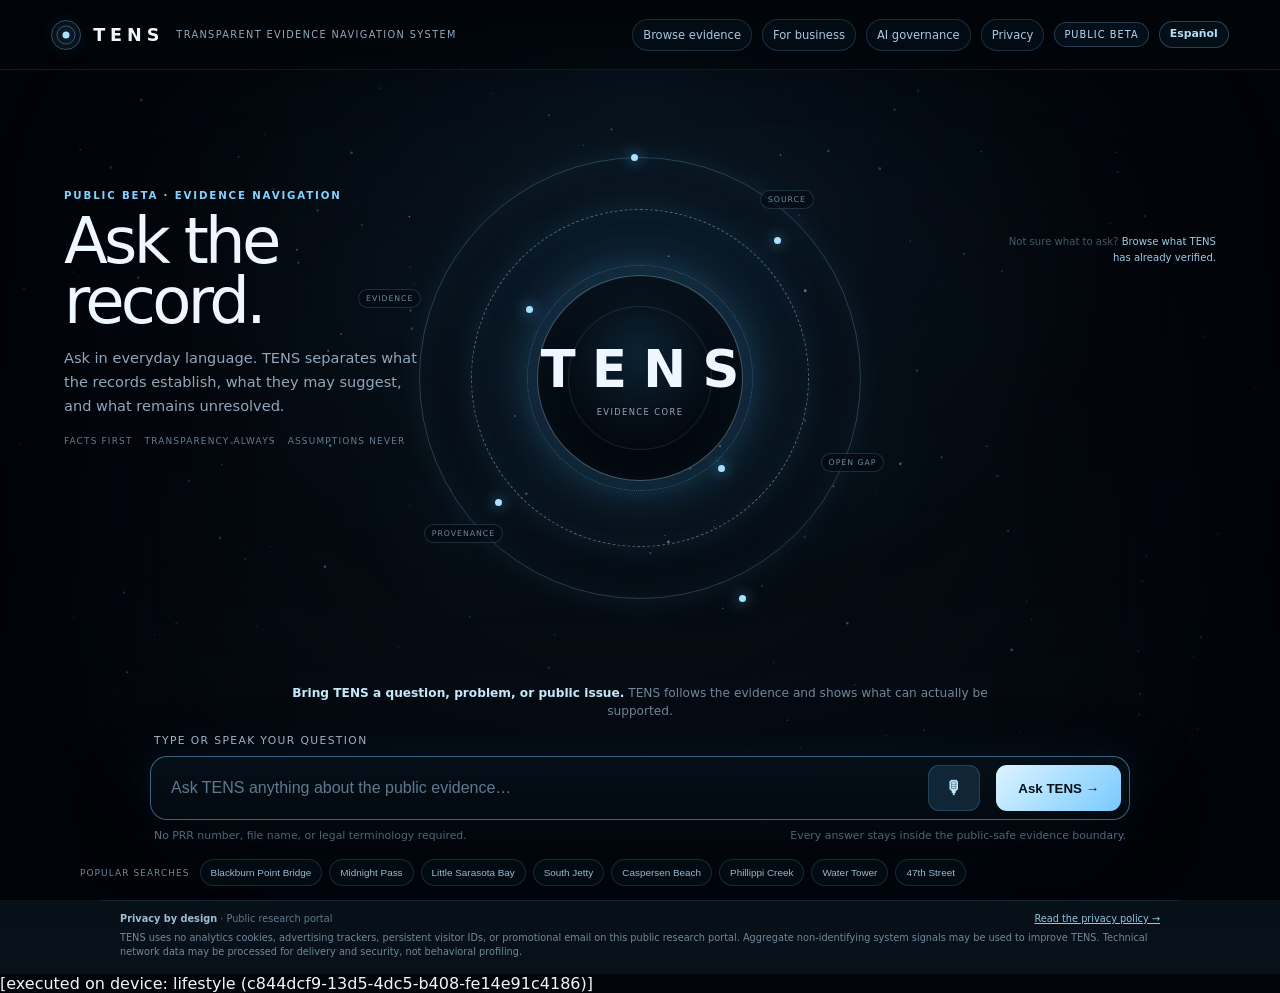
==== commit 91cd6df3: "Add Caspersen living evidence topic across public site" ====
--- a/index.html
+++ b/index.html
@@ -33,7 +33,7 @@
 <div class="browsehint">Not sure what to ask? <a href="browse.html">Browse what TENS has already verified.</a></div>
 <div class="problem-invite"><strong>Bring TENS a question, problem, or public issue.</strong> <span>TENS follows the evidence and shows what can actually be supported.</span></div>
 <form class="search" id="search"><label for="q">Type or speak your question</label><div class="shell"><input id="q" maxlength="4000" placeholder="Ask TENS anything about the public evidence…" autocomplete="off" enterkeyhint="search"><button id="mic" class="mic" type="button" aria-label="Start voice input" aria-pressed="false" title="Speak your question">🎙</button><button class="submit" type="submit">Ask TENS →</button></div><div id="voiceStatus" class="voice-status" aria-live="polite"></div><div class="foot"><span>No PRR number, file name, or legal terminology required.</span><span>Every answer stays inside the public-safe evidence boundary.</span></div></form>
-<nav class="popular" aria-label="Popular TENS searches"><span class="popular-label">Popular searches</span><button type="button" data-q="What does the record establish about Blackburn Point Bridge?" data-q-es="¿Qué establece el registro sobre Blackburn Point Bridge?" data-href="topic.html?id=blackburn">Blackburn Point Bridge</button><button type="button" data-q="What does the record establish about Midnight Pass?" data-q-es="¿Qué establece el registro sobre Midnight Pass?" data-href="topic.html?id=midnight">Midnight Pass</button><button type="button" data-q="What does the record establish about Little Sarasota Bay?" data-q-es="¿Qué establece el registro sobre Little Sarasota Bay?" data-href="topic.html?id=little-sarasota-bay">Little Sarasota Bay</button><button type="button" data-q="What does the record establish about South Jetty?" data-q-es="¿Qué establece el registro sobre South Jetty?" data-href="topic.html?id=south-jetty">South Jetty</button><button type="button" data-q="What does the record establish about Phillippi Creek?" data-q-es="¿Qué establece el registro sobre Phillippi Creek?" data-href="topic.html?id=phillippi-creek">Phillippi Creek</button><button type="button" data-q="What does the record establish about the water tower project?" data-q-es="¿Qué establece el registro sobre el proyecto de la torre de agua?" data-href="topic.html?id=water-tower">Water Tower</button><button type="button" data-q="What does the record establish about 47th Street?" data-q-es="¿Qué establece el registro sobre 47th Street?" data-href="topic.html?id=47th-street">47th Street</button></nav>
+<nav class="popular" aria-label="Popular TENS searches"><span class="popular-label">Popular searches</span><button type="button" data-q="What does the record establish about Blackburn Point Bridge?" data-q-es="¿Qué establece el registro sobre Blackburn Point Bridge?" data-href="topic.html?id=blackburn">Blackburn Point Bridge</button><button type="button" data-q="What does the record establish about Midnight Pass?" data-q-es="¿Qué establece el registro sobre Midnight Pass?" data-href="topic.html?id=midnight">Midnight Pass</button><button type="button" data-q="What does the record establish about Little Sarasota Bay?" data-q-es="¿Qué establece el registro sobre Little Sarasota Bay?" data-href="topic.html?id=little-sarasota-bay">Little Sarasota Bay</button><button type="button" data-q="What does the record establish about South Jetty?" data-q-es="¿Qué establece el registro sobre South Jetty?" data-href="topic.html?id=south-jetty">South Jetty</button><button type="button" data-q="What does the record establish about Caspersen Beach Park?" data-q-es="¿Qué establece el registro sobre Caspersen Beach Park?" data-href="topic.html?id=caspersen">Caspersen Beach</button><button type="button" data-q="What does the record establish about Phillippi Creek?" data-q-es="¿Qué establece el registro sobre Phillippi Creek?" data-href="topic.html?id=phillippi-creek">Phillippi Creek</button><button type="button" data-q="What does the record establish about the water tower project?" data-q-es="¿Qué establece el registro sobre el proyecto de la torre de agua?" data-href="topic.html?id=water-tower">Water Tower</button><button type="button" data-q="What does the record establish about 47th Street?" data-q-es="¿Qué establece el registro sobre 47th Street?" data-href="topic.html?id=47th-street">47th Street</button></nav>
 </main>
 <section class="privacy-strip"><div class="privacy-meta"><span><strong>Privacy by design</strong> · Public research portal</span><a href="privacy.html">Read the privacy policy →</a></div>TENS uses no analytics cookies, advertising trackers, persistent visitor IDs, or promotional email on this public research portal. Aggregate non-identifying system signals may be used to improve TENS. Technical network data may be processed for delivery and security, not behavioral profiling.</section>
 </div>
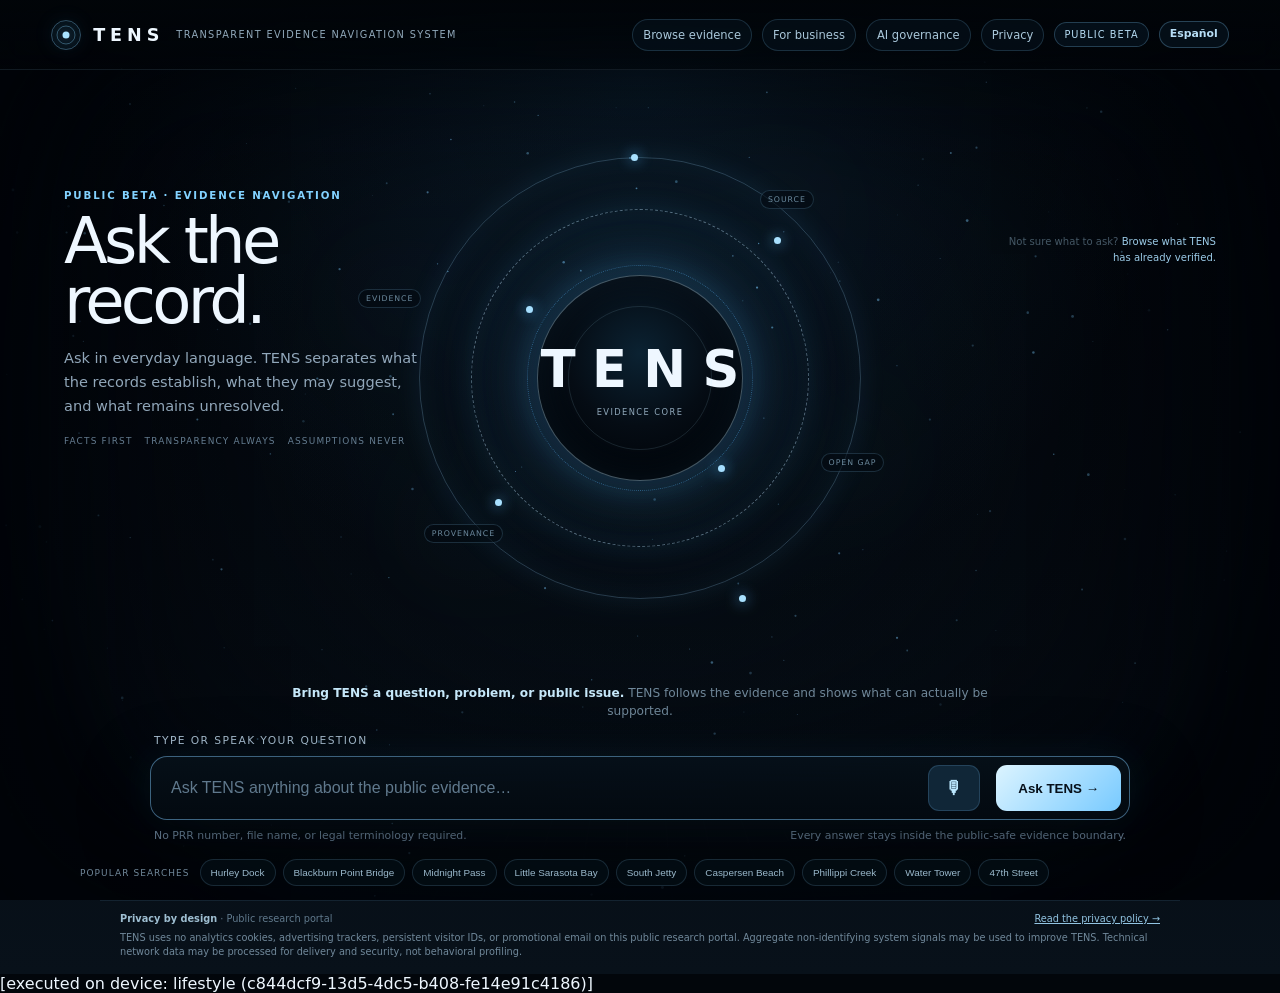
==== commit 468a7d6a: "Link Hurley Dock evidence from TENS home project shortcuts" ====
--- a/index.html
+++ b/index.html
@@ -33,7 +33,7 @@
 <div class="browsehint">Not sure what to ask? <a href="browse.html">Browse what TENS has already verified.</a></div>
 <div class="problem-invite"><strong>Bring TENS a question, problem, or public issue.</strong> <span>TENS follows the evidence and shows what can actually be supported.</span></div>
 <form class="search" id="search"><label for="q">Type or speak your question</label><div class="shell"><input id="q" maxlength="4000" placeholder="Ask TENS anything about the public evidence…" autocomplete="off" enterkeyhint="search"><button id="mic" class="mic" type="button" aria-label="Start voice input" aria-pressed="false" title="Speak your question">🎙</button><button class="submit" type="submit">Ask TENS →</button></div><div id="voiceStatus" class="voice-status" aria-live="polite"></div><div class="foot"><span>No PRR number, file name, or legal terminology required.</span><span>Every answer stays inside the public-safe evidence boundary.</span></div></form>
-<nav class="popular" aria-label="Popular TENS searches"><span class="popular-label">Popular searches</span><button type="button" data-q="What does the record establish about Blackburn Point Bridge?" data-q-es="¿Qué establece el registro sobre Blackburn Point Bridge?" data-href="topic.html?id=blackburn">Blackburn Point Bridge</button><button type="button" data-q="What does the record establish about Midnight Pass?" data-q-es="¿Qué establece el registro sobre Midnight Pass?" data-href="topic.html?id=midnight">Midnight Pass</button><button type="button" data-q="What does the record establish about Little Sarasota Bay?" data-q-es="¿Qué establece el registro sobre Little Sarasota Bay?" data-href="topic.html?id=little-sarasota-bay">Little Sarasota Bay</button><button type="button" data-q="What does the record establish about South Jetty?" data-q-es="¿Qué establece el registro sobre South Jetty?" data-href="topic.html?id=south-jetty">South Jetty</button><button type="button" data-q="What does the record establish about Caspersen Beach Park?" data-q-es="¿Qué establece el registro sobre Caspersen Beach Park?" data-href="topic.html?id=caspersen">Caspersen Beach</button><button type="button" data-q="What does the record establish about Phillippi Creek?" data-q-es="¿Qué establece el registro sobre Phillippi Creek?" data-href="topic.html?id=phillippi-creek">Phillippi Creek</button><button type="button" data-q="What does the record establish about the water tower project?" data-q-es="¿Qué establece el registro sobre el proyecto de la torre de agua?" data-href="topic.html?id=water-tower">Water Tower</button><button type="button" data-q="What does the record establish about 47th Street?" data-q-es="¿Qué establece el registro sobre 47th Street?" data-href="topic.html?id=47th-street">47th Street</button></nav>
+<nav class="popular" aria-label="Popular TENS searches"><span class="popular-label">Popular searches</span><button type="button" data-q="What government records establish the status of the proposed Hurley Dock in Lyons Bay?" data-q-es="¿Qué establecen los registros públicos sobre el muelle propuesto en Lyons Bay?" data-href="hurley-dock.html">Hurley Dock</button><button type="button" data-q="What does the record establish about Blackburn Point Bridge?" data-q-es="¿Qué establece el registro sobre Blackburn Point Bridge?" data-href="topic.html?id=blackburn">Blackburn Point Bridge</button><button type="button" data-q="What does the record establish about Midnight Pass?" data-q-es="¿Qué establece el registro sobre Midnight Pass?" data-href="topic.html?id=midnight">Midnight Pass</button><button type="button" data-q="What does the record establish about Little Sarasota Bay?" data-q-es="¿Qué establece el registro sobre Little Sarasota Bay?" data-href="topic.html?id=little-sarasota-bay">Little Sarasota Bay</button><button type="button" data-q="What does the record establish about South Jetty?" data-q-es="¿Qué establece el registro sobre South Jetty?" data-href="topic.html?id=south-jetty">South Jetty</button><button type="button" data-q="What does the record establish about Caspersen Beach Park?" data-q-es="¿Qué establece el registro sobre Caspersen Beach Park?" data-href="topic.html?id=caspersen">Caspersen Beach</button><button type="button" data-q="What does the record establish about Phillippi Creek?" data-q-es="¿Qué establece el registro sobre Phillippi Creek?" data-href="topic.html?id=phillippi-creek">Phillippi Creek</button><button type="button" data-q="What does the record establish about the water tower project?" data-q-es="¿Qué establece el registro sobre el proyecto de la torre de agua?" data-href="topic.html?id=water-tower">Water Tower</button><button type="button" data-q="What does the record establish about 47th Street?" data-q-es="¿Qué establece el registro sobre 47th Street?" data-href="topic.html?id=47th-street">47th Street</button></nav>
 </main>
 <section class="privacy-strip"><div class="privacy-meta"><span><strong>Privacy by design</strong> · Public research portal</span><a href="privacy.html">Read the privacy policy →</a></div>TENS uses no analytics cookies, advertising trackers, persistent visitor IDs, or promotional email on this public research portal. Aggregate non-identifying system signals may be used to improve TENS. Technical network data may be processed for delivery and security, not behavioral profiling.</section>
 </div>
